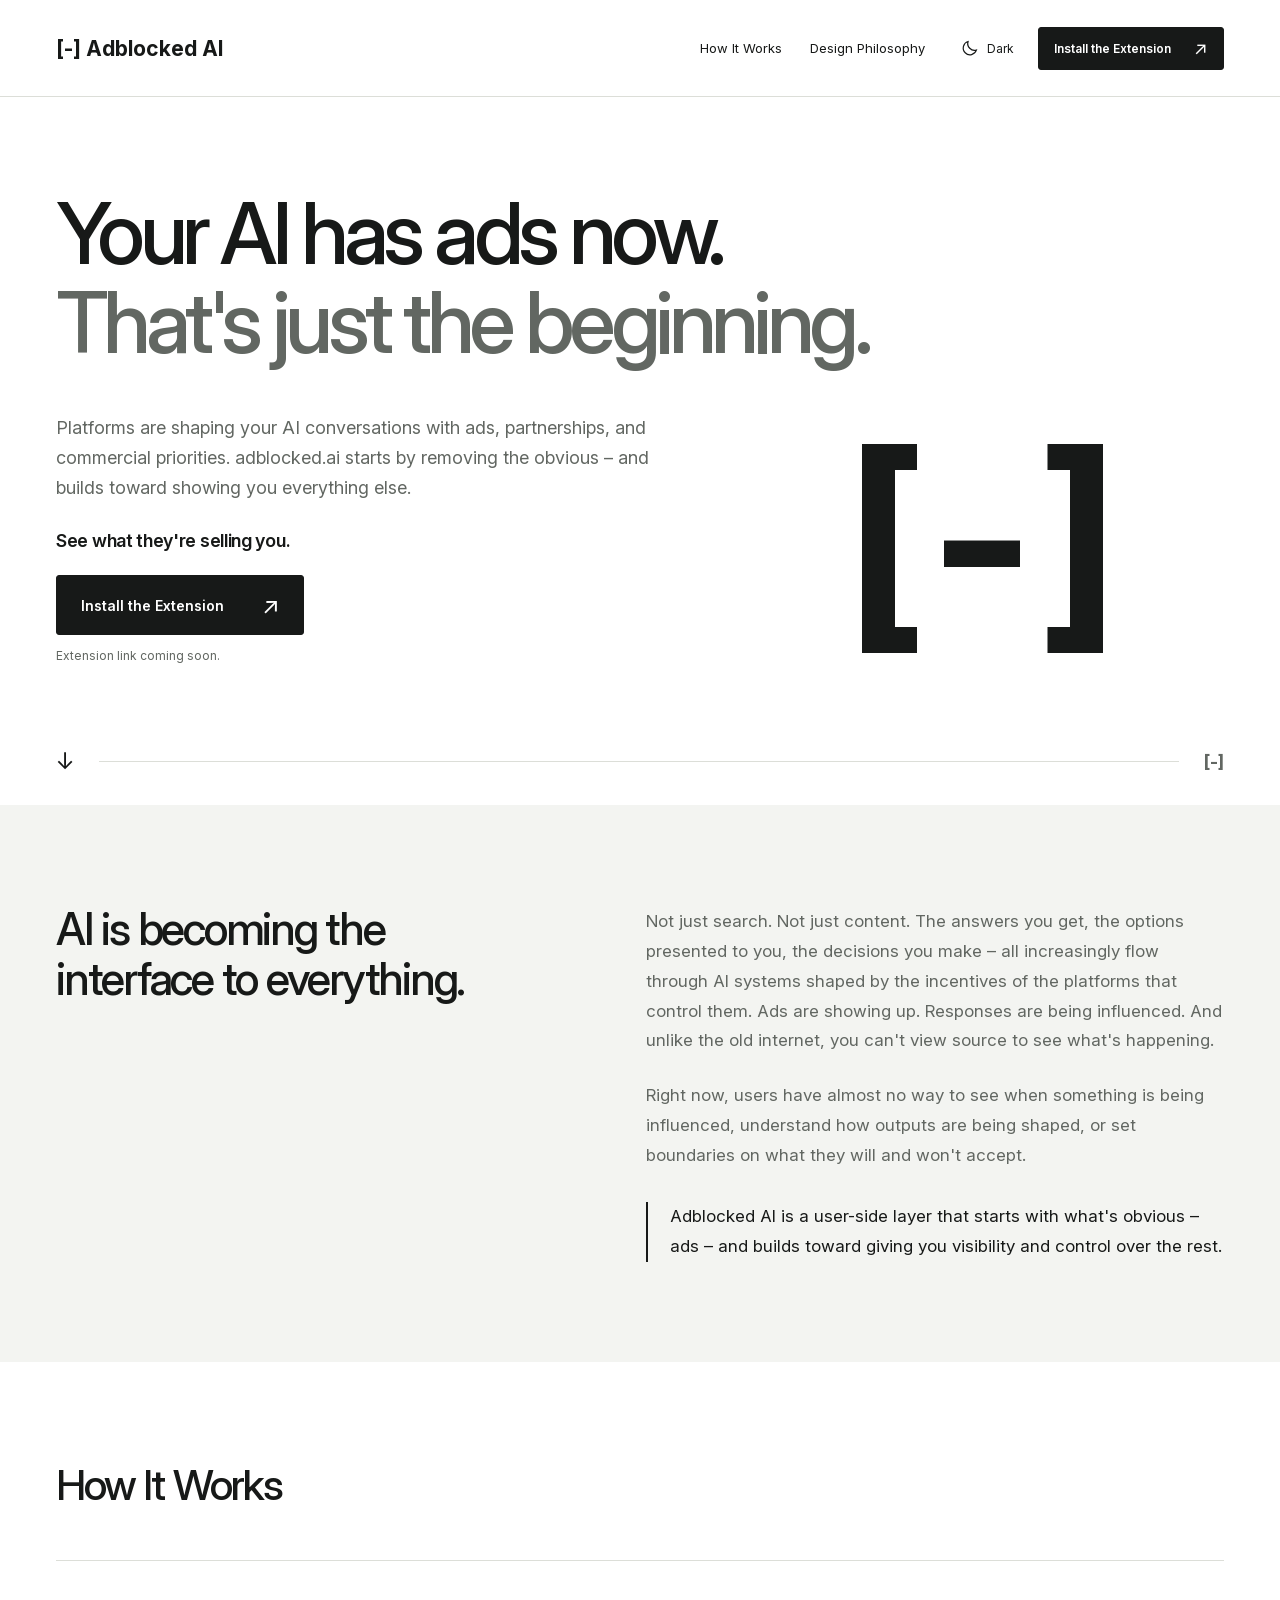
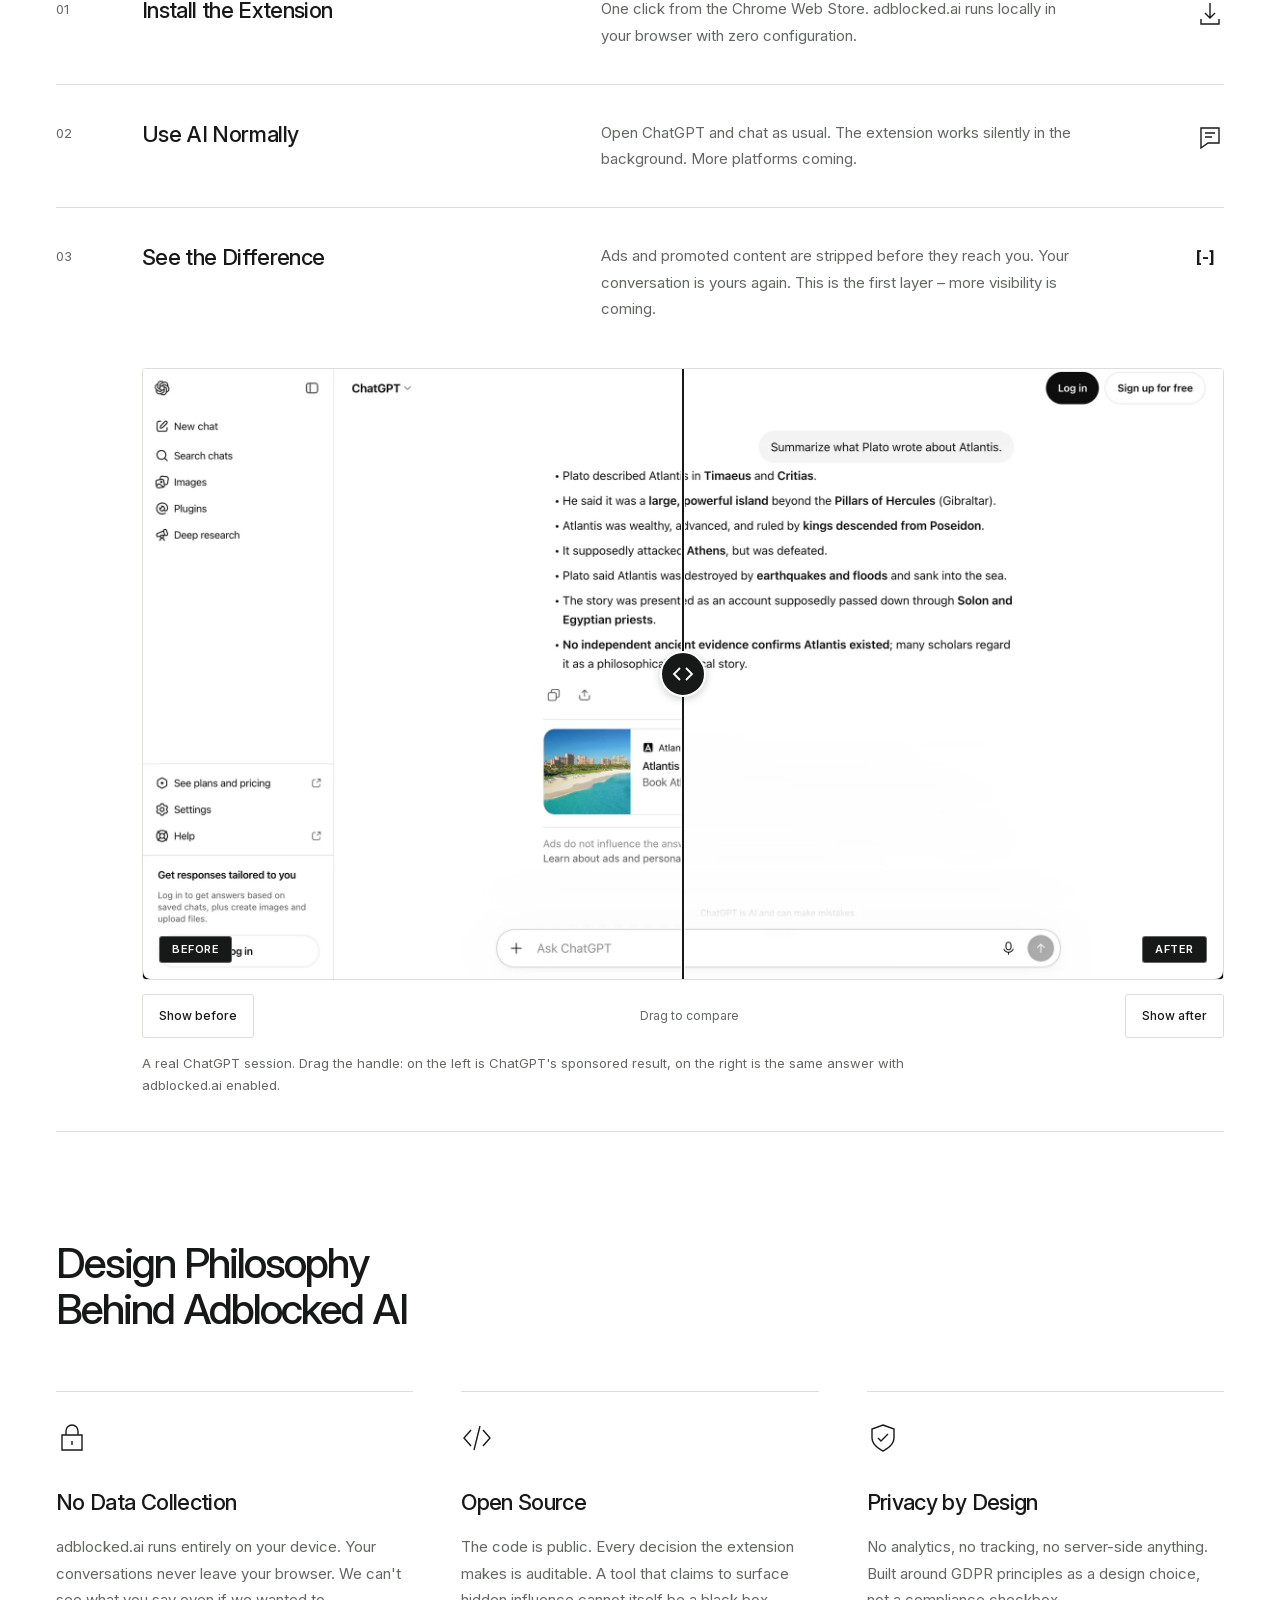
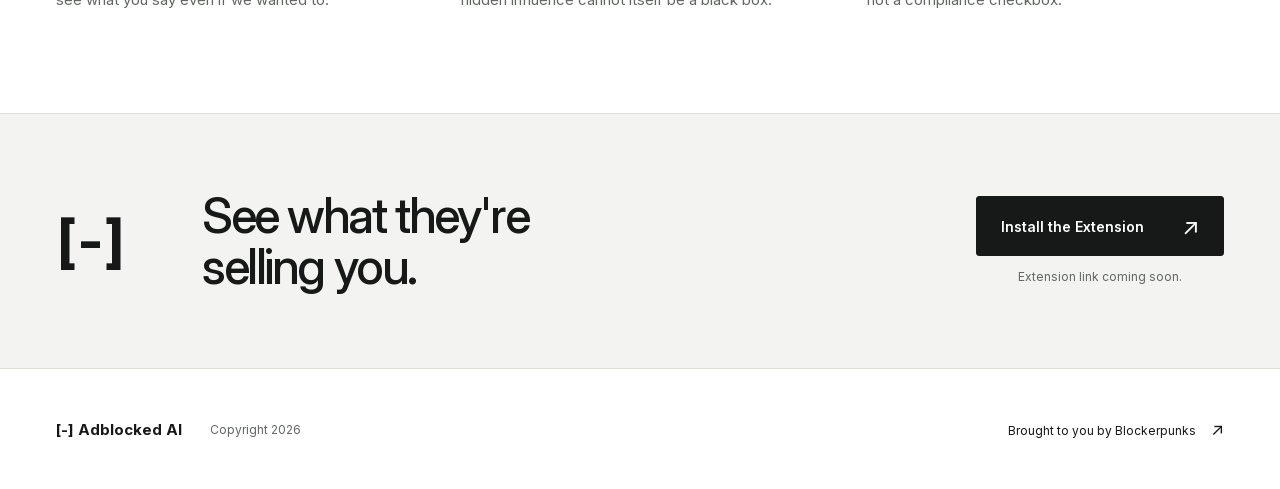
==== site/index.html @ f767e61d "feat: add adblocked.ai static site design by Alex" ====
<!doctype html>
<html lang="en" data-theme="light">
<head>
  <meta charset="utf-8">
  <meta name="viewport" content="width=device-width, initial-scale=1">
  <meta name="color-scheme" content="light dark">
  <meta name="theme-color" content="#ffffff">
  <meta name="description" content="Adblocked AI is a user-side layer that starts with what's obvious – ads – and builds toward giving you visibility and control over the rest.">
  <title>[-] Adblocked AI</title>
  <link rel="icon" href="assets/favicon.ico" sizes="any">
  <link rel="icon" href="assets/favicon.svg" type="image/svg+xml">
  <script src="theme-init.js"></script>
  <link rel="stylesheet" href="styles.css">
  <script src="config.js" defer></script>
  <script src="app.js" defer></script>
  <script src="comparison.js" defer></script>
</head>
<body>
  <a class="skip-link" href="#main">Skip to content</a>
  <header class="site-header">
    <div class="header-inner wrap">
      <a class="wordmark" href="#top" aria-label="Adblocked AI home">[-] Adblocked AI</a>
      <nav class="navigation" aria-label="Main navigation">
        <a href="#how-it-works">How It Works</a>
        <a href="#philosophy">Design Philosophy</a>
      </nav>
      <div class="header-actions">
        <button class="theme-toggle" type="button" aria-label="Switch to dark mode" hidden>
          <svg class="icon-moon" width="18" height="18" viewBox="0 0 24 24" fill="none" stroke="currentColor" stroke-width="1.6" aria-hidden="true"><path d="M20.6 14.6A9 9 0 0 1 9.4 3.4 9 9 0 1 0 20.6 14.6Z"/></svg>
          <svg class="icon-sun" width="18" height="18" viewBox="0 0 24 24" fill="none" stroke="currentColor" stroke-width="1.6" aria-hidden="true"><circle cx="12" cy="12" r="3.7"/><path d="M12 2v2m0 16v2M2 12h2m16 0h2M4.9 4.9l1.4 1.4m11.4 11.4 1.4 1.4M4.9 19.1l1.4-1.4M17.7 6.3l1.4-1.4"/></svg>
          <span class="theme-label" aria-hidden="true">Dark</span>
        </button>
        <a class="install-button install-button-small" role="link" aria-disabled="true" aria-describedby="header-install-note" tabindex="0" data-install>Install the Extension <span aria-hidden="true">↗</span></a>
        <span class="sr-only" id="header-install-note" data-install-note>Extension link coming soon.</span>
      </div>
    </div>
  </header>

  <main id="main">
    <section class="hero wrap" id="top" aria-labelledby="hero-title">
      <div class="hero-heading">
        <h1 id="hero-title">Your AI has ads now.<br><span>That's just the beginning.</span></h1>
      </div>
      <div class="hero-bottom">
        <div class="hero-copy">
          <p class="hero-description">Platforms are shaping your AI conversations with ads, partnerships, and commercial priorities. adblocked.ai starts by removing the obvious – and builds toward showing you everything else.</p>
          <p class="hero-promise">See what they're selling you.</p>
          <div class="install-group">
            <a class="install-button" role="link" aria-disabled="true" aria-describedby="hero-install-note" tabindex="0" data-install>Install the Extension <span aria-hidden="true">↗</span></a>
            <p class="install-note" id="hero-install-note" data-install-note>Extension link coming soon.</p>
          </div>
        </div>
        <div class="hero-symbol" aria-hidden="true"><span class="logo">[-]</span></div>
      </div>
      <a class="scroll-link" href="#why" aria-label="Read more about Adblocked AI"><span aria-hidden="true">↓</span><span class="scroll-line" aria-hidden="true"></span><span class="logo" aria-hidden="true">[-]</span></a>
    </section>

    <section class="context-section" id="why" aria-labelledby="context-title">
      <div class="context-grid wrap section-space">
        <div class="section-heading">
          <h2 id="context-title">AI is becoming the interface to everything.</h2>
        </div>
        <div class="context-copy">
          <p>Not just search. Not just content. The answers you get, the options presented to you, the decisions you make – all increasingly flow through AI systems shaped by the incentives of the platforms that control them. Ads are showing up. Responses are being influenced. And unlike the old internet, you can't view source to see what's happening.</p>
          <p>Right now, users have almost no way to see when something is being influenced, understand how outputs are being shaped, or set boundaries on what they will and won't accept.</p>
          <p class="context-conclusion">Adblocked AI is a user-side layer that starts with what's obvious – ads – and builds toward giving you visibility and control over the rest.</p>
        </div>
      </div>
    </section>

    <section class="how-section wrap section-space" id="how-it-works" aria-labelledby="how-title">
      <div class="section-topline"><h2 id="how-title">How It Works</h2></div>
      <ol class="steps">
        <li class="step">
          <span class="step-number" aria-hidden="true">01</span>
          <h3>Install the Extension</h3>
          <p>One click from the Chrome Web Store. adblocked.ai runs locally in your browser with zero configuration.</p>
          <svg class="step-icon" width="28" height="28" viewBox="0 0 28 28" fill="none" stroke="currentColor" stroke-width="1.4" aria-hidden="true"><path d="M14 3v15m-5-5 5 5 5-5M5 19v5h18v-5"/></svg>
        </li>
        <li class="step">
          <span class="step-number" aria-hidden="true">02</span>
          <h3>Use AI Normally</h3>
          <p>Open ChatGPT and chat as usual. The extension works silently in the background. More platforms coming.</p>
          <svg class="step-icon" width="28" height="28" viewBox="0 0 28 28" fill="none" stroke="currentColor" stroke-width="1.4" aria-hidden="true"><path d="M5 4h18v15H12l-7 5V4Z"/><path d="M9 9h10M9 13h7"/></svg>
        </li>
        <li class="step">
          <span class="step-number" aria-hidden="true">03</span>
          <h3 id="difference-title">See the Difference</h3>
          <p>Ads and promoted content are stripped before they reach you. Your conversation is yours again. This is the first layer – more visibility is coming.</p>
          <span class="step-icon logo" aria-hidden="true">[-]</span>
          <figure class="comparison" aria-labelledby="difference-title" aria-describedby="comparison-caption" data-comparison>
            <div class="comparison-stage" style="--position: 50%">
              <img class="comparison-image" src="assets/chatgpt-before.webp" width="2240" height="1266" loading="lazy" decoding="async" draggable="false" alt="ChatGPT answering a question about Atlantis. A sponsored 'Atlantis Bahamas' ad card sits below the response, followed by a disclaimer reading 'Ads do not influence the answers you get from ChatGPT.'">
              <img class="comparison-image comparison-after" src="assets/chatgpt-after.webp" width="2240" height="1266" loading="lazy" decoding="async" draggable="false" alt="The same ChatGPT response with adblocked.ai enabled. The sponsored ad card and the ads disclaimer are gone; only the answer remains.">
              <div class="comparison-divider" aria-hidden="true"></div>
              <div class="comparison-handle" aria-hidden="true" hidden>
                <svg width="24" height="24" viewBox="0 0 24 24" fill="none" stroke="currentColor" stroke-width="1.8"><path d="m9 6-6 6 6 6m6-12 6 6-6 6"/></svg>
              </div>
              <span class="comparison-label comparison-label-before" aria-hidden="true">Before</span>
              <span class="comparison-label comparison-label-after" aria-hidden="true">After</span>
              <input class="comparison-range" type="range" min="0" max="100" step="0.1" value="50" aria-label="Before and after comparison" aria-describedby="comparison-instructions comparison-caption" hidden>
            </div>
            <div class="comparison-controls" hidden>
              <button type="button" data-comparison-view="before">Show before</button>
              <span aria-hidden="true">Drag to compare</span>
              <button type="button" data-comparison-view="after">Show after</button>
            </div>
            <span class="sr-only" id="comparison-instructions">Drag left to reveal the ad-free view, or right to reveal the original. Use the Left and Right arrow keys for fine adjustment. Home shows the complete after image; End shows the complete before image.</span>
            <figcaption id="comparison-caption">A real ChatGPT session. Drag the handle: on the left is ChatGPT's sponsored result, on the right is the same answer with adblocked.ai enabled.</figcaption>
            <noscript><p class="comparison-fallback">This is a static comparison. Enable JavaScript to drag between the before and after views.</p></noscript>
          </figure>
        </li>
      </ol>
    </section>

    <section class="philosophy-section wrap section-space" id="philosophy" aria-labelledby="philosophy-title">
      <div class="section-topline"><h2 id="philosophy-title">Design Philosophy<br>Behind Adblocked AI</h2></div>
      <div class="principles">
        <article class="principle">
          <svg width="32" height="32" viewBox="0 0 32 32" fill="none" stroke="currentColor" stroke-width="1.4" aria-hidden="true"><path d="M6 13h20v15H6zM10 13V9a6 6 0 0 1 12 0v4M16 19v4"/></svg>
          <h3>No Data Collection</h3>
          <p>adblocked.ai runs entirely on your device. Your conversations never leave your browser. We can't see what you say even if we wanted to.</p>
        </article>
        <article class="principle">
          <svg width="32" height="32" viewBox="0 0 32 32" fill="none" stroke="currentColor" stroke-width="1.4" aria-hidden="true"><path d="m10 8-7 8 7 8m12-16 7 8-7 8M19 4l-6 24"/></svg>
          <h3>Open Source</h3>
          <p>The code is public. Every decision the extension makes is auditable. A tool that claims to surface hidden influence cannot itself be a black box.</p>
        </article>
        <article class="principle">
          <svg width="32" height="32" viewBox="0 0 32 32" fill="none" stroke="currentColor" stroke-width="1.4" aria-hidden="true"><path d="m16 3 11 4v9c0 6-5 10-11 13C10 26 5 22 5 16V7l11-4Z"/><path d="m11 16 3 3 7-7"/></svg>
          <h3>Privacy by Design</h3>
          <p>No analytics, no tracking, no server-side anything. Built around GDPR principles as a design choice, not a compliance checkbox.</p>
        </article>
      </div>
    </section>

    <section class="closing-section" aria-labelledby="closing-title">
      <div class="wrap closing-inner">
        <span class="closing-logo logo" aria-hidden="true">[-]</span>
        <h2 id="closing-title">See what they're<br>selling you.</h2>
        <div class="install-group">
          <a class="install-button" role="link" aria-disabled="true" aria-describedby="closing-install-note" tabindex="0" data-install>Install the Extension <span aria-hidden="true">↗</span></a>
          <p class="install-note" id="closing-install-note" data-install-note>Extension link coming soon.</p>
        </div>
      </div>
    </section>
  </main>

  <footer class="site-footer wrap">
    <a class="wordmark footer-wordmark" href="#top" aria-label="Adblocked AI home">[-] Adblocked AI</a>
    <p>Copyright 2026</p>
    <a class="credit" href="https://github.com/blockerpunks" target="_blank" rel="noopener noreferrer">Brought to you by Blockerpunks <span aria-hidden="true">↗</span><span class="sr-only"> (opens in a new tab)</span></a>
  </footer>
</body>
</html>
---- site/styles.css ----
@font-face {
  font-family: 'Inter';
  src: url('assets/fonts/InterVariable.woff2') format('woff2');
  font-style: normal;
  font-weight: 100 900;
  font-display: swap;
}
:root {
  color-scheme: light;
  --bg: #fff;
  --ink: #171918;
  --muted: #626762;
  --soft: #f3f4f1;
  --line: #dcded8;
  --inverse: #fff;
  --focus: #3461b8;
  font-family: 'Inter', sans-serif;
  font-synthesis: none;
  -webkit-font-smoothing: antialiased;
}
:root[data-theme="dark"] {
  color-scheme: dark;
  --bg: #141615;
  --ink: #f2f3ed;
  --muted: #a8afa7;
  --soft: #1d201e;
  --line: #3c403b;
  --inverse: #141615;
  --focus: #9bbaff;
}
* { box-sizing: border-box; }
html { scroll-behavior: smooth; scroll-padding-top: 106px; }
body { margin: 0; background: var(--bg); color: var(--ink); }
[hidden] { display: none !important; }
::selection { background: var(--ink); color: var(--bg); }
a { color: inherit; text-decoration: none; }
button, a { -webkit-tap-highlight-color: transparent; }
button { font: inherit; }
a:focus-visible, button:focus-visible { outline: 2px solid var(--focus); outline-offset: 6px; }
p, h1, h2, h3 { margin: 0; }
svg { display: block; flex-shrink: 0; }
.wrap { width: min(1280px, calc(100% - 112px)); margin-inline: auto; }
.sr-only { position: absolute; width: 1px; height: 1px; padding: 0; margin: -1px; overflow: hidden; clip-path: inset(50%); white-space: nowrap; border: 0; }
.skip-link { position: fixed; left: 24px; top: -100px; z-index: 100; padding: 14px 20px; background: var(--ink); color: var(--bg); }
.skip-link:focus { top: 16px; }
.site-header { background: var(--bg); border-bottom: 1px solid var(--line); }
.header-inner { min-height: 96px; display: flex; align-items: center; gap: 36px; }
.wordmark { font-optical-sizing: none; font-variant-ligatures: none; font-feature-settings: 'calt' 0, 'liga' 0; display: inline-block; white-space: nowrap; font-weight: 700; font-size: 21px; letter-spacing: normal; }
.logo { font-family: 'Inter', sans-serif; font-optical-sizing: none; font-variant-ligatures: none; font-feature-settings: 'calt' 0, 'liga' 0; letter-spacing: normal; font-weight: 700; }
.navigation { margin-left: auto; display: flex; gap: 28px; align-items: center; font-size: 13px; }
.navigation a { padding-block: 14px; }
.navigation a:hover, .credit:hover { text-decoration: underline; text-underline-offset: 5px; }
.header-actions { display: flex; gap: 24px; align-items: center; }
.theme-toggle { display: flex; gap: 8px; align-items: center; min-height: 44px; padding: 8px 0; background: none; border: 0; color: var(--ink); cursor: pointer; font-size: 12px; }
.theme-toggle:hover { color: var(--muted); }
.icon-sun, [data-theme="dark"] .icon-moon { display: none; }
[data-theme="dark"] .icon-sun { display: block; }
.install-button { display: inline-flex; justify-content: space-between; align-items: center; gap: 38px; min-height: 60px; padding: 18px 24px; background: var(--ink); color: var(--inverse); font-size: 14px; font-weight: 600; border: 1px solid var(--ink); border-radius: 3px; transition: background-color .18s, color .18s; }
.install-button span { font-size: 23px; line-height: .8; font-weight: 400; }
.install-button[aria-disabled="true"] { cursor: not-allowed; }
.install-button:not([aria-disabled="true"]):hover { background: var(--bg); color: var(--ink); }
.install-button-small { min-height: 43px; padding: 12px 15px; gap: 23px; font-size: 12px; }
.install-button-small span { font-size: 18px; }
.hero { padding-top: 92px; }
.hero h1 { max-width: 1160px; font-size: clamp(58px, 6.7vw, 98px); font-weight: 500; letter-spacing: -.065em; line-height: 1.04; text-wrap: balance; }
.hero h1 > span { color: var(--muted); }
.hero-bottom { display: grid; grid-template-columns: 1.25fr 1fr; gap: 80px; align-items: center; margin-top: 46px; }
.hero-description { max-width: 600px; font-size: 18px; line-height: 1.65; color: var(--muted); }
.hero-promise { font-size: 18px; font-weight: 600; letter-spacing: -.3px; margin-top: 28px; }
.install-group { margin-top: 24px; }
.install-note { font-family: 'Inter', sans-serif; color: var(--muted); font-size: 12px; line-height: 1.5; margin-top: 12px; }
.hero-symbol { width: min(100%, 365px); justify-self: center; text-align: center; }
.hero-symbol .logo { font-size: clamp(160px, 18vw, 245px); line-height: 1; }
.scroll-link { display: flex; align-items: center; gap: 24px; margin-top: 64px; padding: 18px 0 30px; font-size: 23px; }
.scroll-line { height: 1px; background: var(--line); flex: 1; }
.scroll-link .logo { font-size: 18px; color: var(--muted); letter-spacing: normal; }
.section-space { padding-block: 100px; }
.context-section { background: var(--soft); }
.context-grid { display: grid; grid-template-columns: 1fr 1.18fr; gap: 100px; }
.section-heading h2 { font-weight: 500; font-size: clamp(36px, 3.5vw, 50px); letter-spacing: -.05em; line-height: 1.1; max-width: 420px; margin-top: 0; text-wrap: balance; }
.context-copy { padding-top: 2px; }
.context-copy p { font-size: 17px; line-height: 1.75; color: var(--muted); }
.context-copy p + p { margin-top: 25px; }
.context-copy .context-conclusion { color: var(--ink); border-left: 2px solid var(--ink); padding-left: 22px; margin-top: 32px; }
.section-topline { display: flex; gap: 28px; align-items: baseline; margin-bottom: 52px; }
.section-topline h2 { font-size: clamp(34px, 3.3vw, 46px); line-height: 1.1; font-weight: 500; letter-spacing: -.045em; }
.steps { margin: 0; padding: 0; list-style: none; }
.step { display: grid; grid-template-columns: 54px 1fr 1.32fr 28px; gap: 32px; border-top: 1px solid var(--line); padding: 35px 0; align-items: start; }
.step:last-child { border-bottom: 1px solid var(--line); }
.step-number { font-family: 'Inter', sans-serif; font-size: 13px; color: var(--muted); padding-top: 5px; }
.step h3, .principle h3 { font-size: 22px; line-height: 1.3; font-weight: 500; letter-spacing: -.65px; }
.step p, .principle p { font-size: 15px; line-height: 1.75; color: var(--muted); max-width: 480px; }
.step-icon { margin-top: 4px; }
.comparison { grid-column: 2 / -1; min-width: 0; margin: 14px 0 0; }
.comparison-stage { position: relative; aspect-ratio: 2240 / 1266; overflow: hidden; isolation: isolate; border: 1px solid var(--line); border-radius: 4px; background: #fff; user-select: none; -webkit-user-select: none; touch-action: pan-y; }
.comparison-ready { cursor: ew-resize; }
.comparison-stage:focus-within { outline: 2px solid var(--focus); outline-offset: 5px; }
.comparison-image { position: absolute; inset: 0; display: block; width: 100%; height: 100%; object-fit: cover; pointer-events: none; }
.comparison-after { clip-path: inset(0 0 0 var(--position)); }
.comparison-divider { position: absolute; inset-block: 0; left: var(--position); width: 2px; transform: translateX(-50%); background: #171918; box-shadow: 0 0 0 1px #fff; pointer-events: none; }
.comparison-handle { position: absolute; left: clamp(24px, var(--position), calc(100% - 24px)); top: 50%; display: grid; place-items: center; width: 46px; height: 46px; transform: translate(-50%, -50%); border-radius: 50%; border: 2px solid #fff; background: #171918; color: #fff; box-shadow: 0 2px 8px #0003; pointer-events: none; }
.comparison-label { position: absolute; bottom: 16px; padding: 7px 12px; background: #171918; color: #fff; border: 1px solid #fff5; border-radius: 3px; font-size: 11px; font-weight: 600; line-height: 1; letter-spacing: .05em; text-transform: uppercase; pointer-events: none; }
.comparison-label-before { left: 16px; }
.comparison-label-after { right: 16px; }
.comparison-range { position: absolute; inset: 0; width: 100%; height: 100%; margin: 0; opacity: 0; pointer-events: none; }
.comparison-controls { display: flex; align-items: center; justify-content: space-between; gap: 16px; margin-top: 14px; }
.comparison-controls button { min-height: 44px; padding: 10px 16px; border: 1px solid var(--line); border-radius: 3px; background: var(--bg); color: var(--ink); font-size: 12px; font-weight: 500; cursor: pointer; }
.comparison-controls button:hover { border-color: var(--ink); background: var(--soft); }
.comparison-controls > span { color: var(--muted); font-size: 12px; }
.comparison figcaption { margin-top: 14px; max-width: 790px; font-size: 13px; line-height: 1.7; color: var(--muted); }
.step .comparison-fallback { margin-top: 12px; max-width: none; font-size: 13px; }
.philosophy-section { padding-top: 8px; }
.philosophy-section .section-topline { margin-bottom: 58px; }
.principles { display: grid; grid-template-columns: repeat(3, 1fr); gap: 48px; }
.principle { border-top: 1px solid var(--line); padding-top: 30px; }
.principle h3 { margin-top: 34px; margin-bottom: 18px; }
.principle p { max-width: 360px; }
.closing-section { background: var(--soft); border-block: 1px solid var(--line); }
.closing-inner { display: grid; grid-template-columns: 110px 1fr auto; gap: 36px; align-items: center; padding-block: 76px; }
.closing-logo { font-size: 57px; letter-spacing: normal; }
.closing-inner h2 { font-size: clamp(34px, 3.8vw, 52px); font-weight: 500; letter-spacing: -.05em; line-height: 1.05; }
.closing-inner .install-group { margin-top: 0; }
.closing-inner .install-note { text-align: center; }
.site-footer { display: flex; gap: 28px; align-items: center; min-height: 120px; }
.footer-wordmark { font-size: 15px; }
.site-footer p { color: var(--muted); font-size: 12px; }
.credit { margin-left: auto; font-size: 12px; }
.credit > span[aria-hidden] { margin-left: 12px; font-size: 17px; }
@media (min-width: 1600px) { .hero { padding-top: 108px; } }
@media (max-width: 1100px) {
  .wrap { width: calc(100% - 72px); }
  .navigation { gap: 20px; }
  .header-inner { gap: 24px; }
  .header-actions { gap: 20px; margin-left: auto; }
  .header-actions .install-button { display: none; }
  .hero-bottom { gap: 48px; }
  .context-grid { gap: 56px; }
  .step { grid-template-columns: 36px 1fr 1.25fr 28px; gap: 24px; }
  .principles { gap: 32px; }
  .closing-inner { grid-template-columns: 1fr auto; }
  .closing-logo { display: none; }
}
@media (max-width: 700px) {
  html { scroll-padding-top: 24px; }
  .wrap { width: calc(100% - 40px); }
  .header-inner { min-height: 78px; gap: 16px; }
  .wordmark { font-size: 19px; }
  .navigation { display: none; }
  .theme-toggle { padding: 10px 0 10px 10px; }
  .theme-label { font-size: 11px; }
  .hero { padding-top: 55px; }
  .hero h1 { font-size: clamp(43px, 8.75vw, 62px); letter-spacing: -.06em; line-height: 1.06; text-wrap: initial; }
  .hero-bottom { display: block; margin-top: 30px; }
  .hero-description { font-size: 16px; line-height: 1.7; }
  .hero-promise { font-size: 16px; margin-top: 24px; }
  .install-button { min-height: 56px; padding: 17px 21px; font-size: 13px; }
  .hero-symbol { display: none; }
  .scroll-link { margin-top: 30px; padding-bottom: 24px; }
  .section-space { padding-block: 60px; }
  .context-grid { grid-template-columns: 1fr; gap: 32px; }
  .section-heading h2 { margin-top: 0; font-size: 37px; max-width: 430px; }
  .context-copy p { font-size: 16px; line-height: 1.75; }
  .section-topline { display: block; margin-bottom: 32px; }
  .section-topline h2 { font-size: 34px; margin-top: 0; }
  .step { grid-template-columns: 30px 1fr 25px; gap: 12px 15px; padding-block: 28px; }
  .step-number { grid-column: 1; grid-row: 1; }
  .step h3 { grid-column: 2; grid-row: 1; font-size: 20px; }
  .step p { grid-column: 2 / 4; grid-row: 2; font-size: 15px; }
  .step-icon { grid-column: 3; grid-row: 1; width: 23px; height: 23px; margin-top: 0; }
  .comparison { grid-column: 1 / -1; grid-row: 3; margin-top: 12px; }
  .comparison-label { bottom: 8px; padding: 6px 9px; font-size: 9px; }
  .comparison-label-before { left: 8px; }
  .comparison-label-after { right: 8px; }
  .comparison-controls { gap: 8px; margin-top: 10px; }
  .comparison-controls button { padding-inline: 12px; font-size: 11px; }
  .comparison-controls > span { font-size: 10px; }
  .comparison figcaption { font-size: 12px; }
  .philosophy-section { padding-top: 0; }
  .philosophy-section .section-topline { margin-bottom: 32px; }
  .principles { grid-template-columns: 1fr; gap: 30px; }
  .principle { display: grid; grid-template-columns: 32px 1fr; gap: 16px 18px; padding-top: 26px; }
  .principle svg { width: 27px; height: 27px; }
  .principle h3 { margin: 0; align-self: center; font-size: 21px; }
  .principle p { grid-column: 2; max-width: none; }
  .closing-inner { grid-template-columns: 1fr; padding-block: 52px; gap: 28px; }
  .closing-inner h2 { font-size: 43px; }
  .closing-inner .install-note { text-align: left; }
  .site-footer { flex-wrap: wrap; gap: 20px; padding-block: 30px; min-height: 0; }
  .footer-wordmark { width: 100%; font-size: 16px; }
  .site-footer p, .credit { font-size: 11px; }
  .credit > span[aria-hidden] { margin-left: 5px; }
}
@media (max-width: 360px) {
  .hero h1 { font-size: 39px; }
  .theme-label { display: none; }
  .site-footer { gap: 16px; }
  .credit { margin-left: 0; }
}
@media (prefers-reduced-motion: reduce) {
  html { scroll-behavior: auto; }
  *, *::before, *::after { transition: none !important; }
}
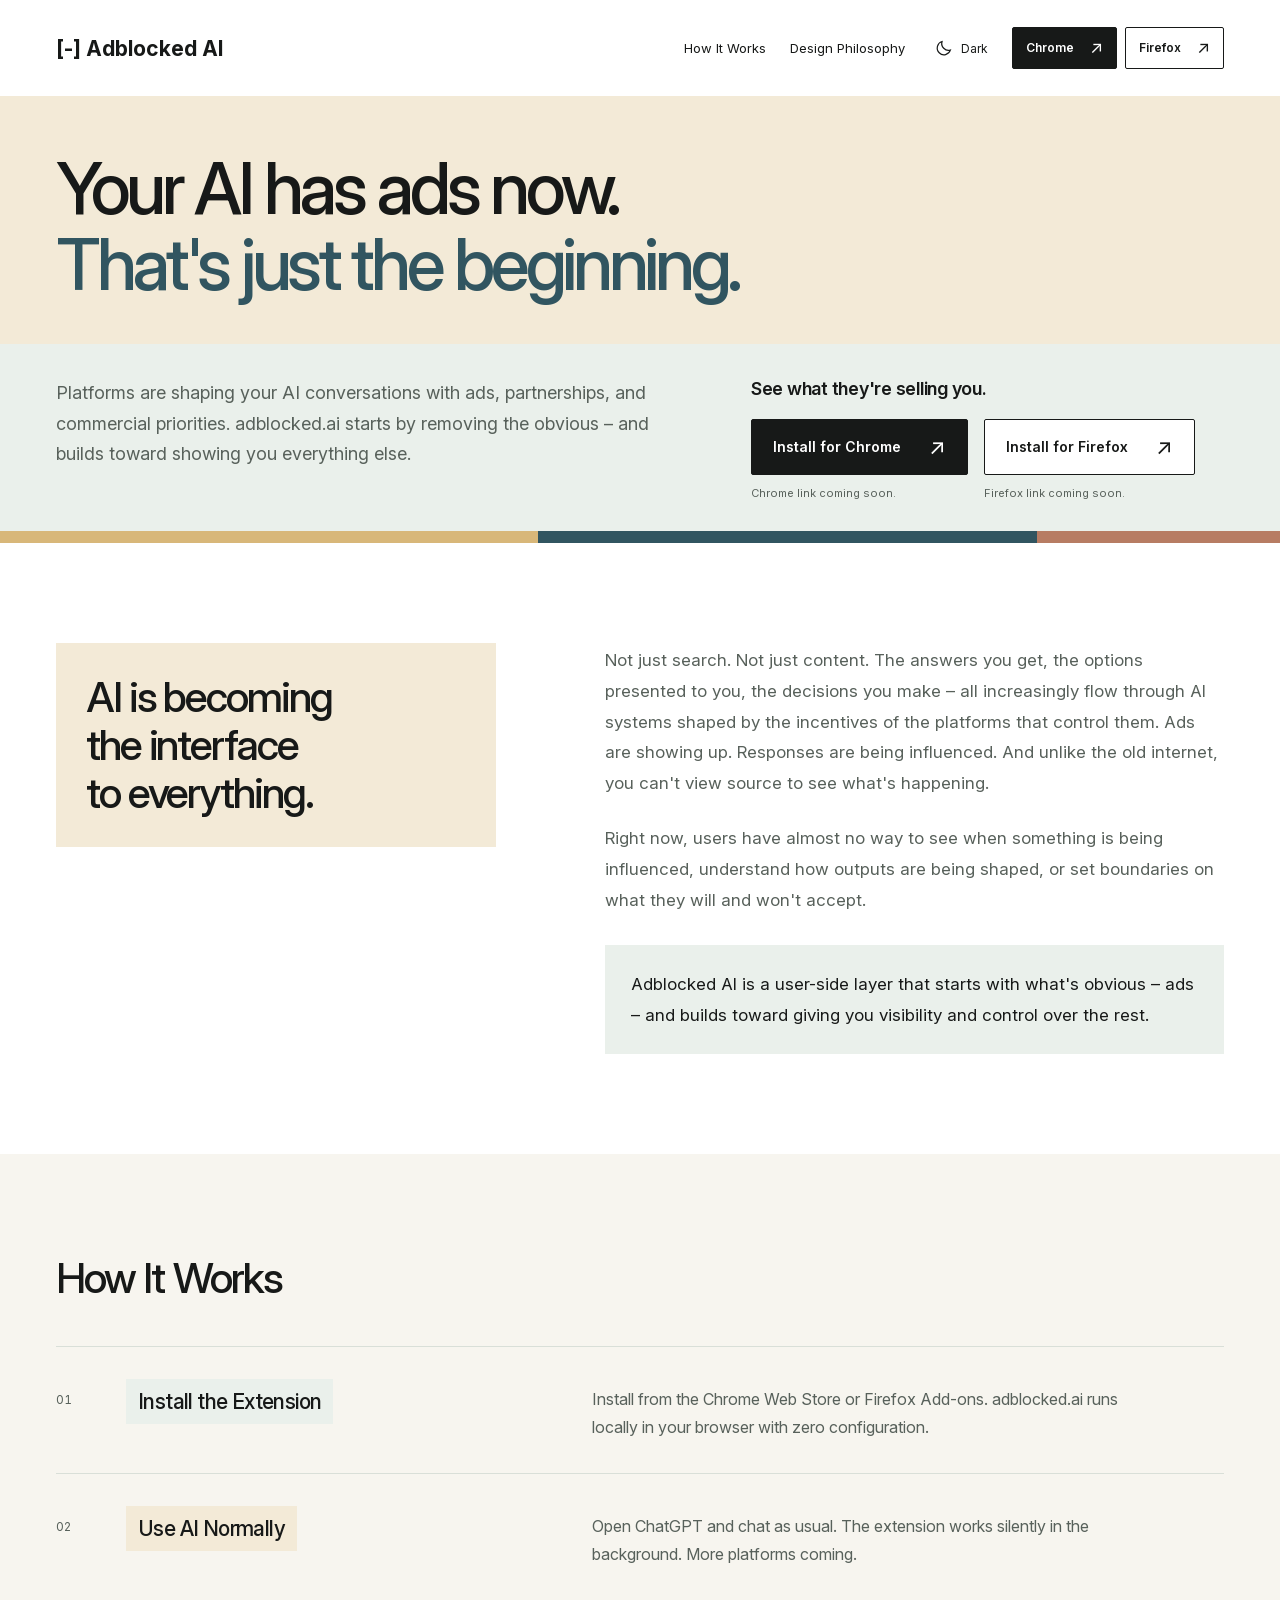
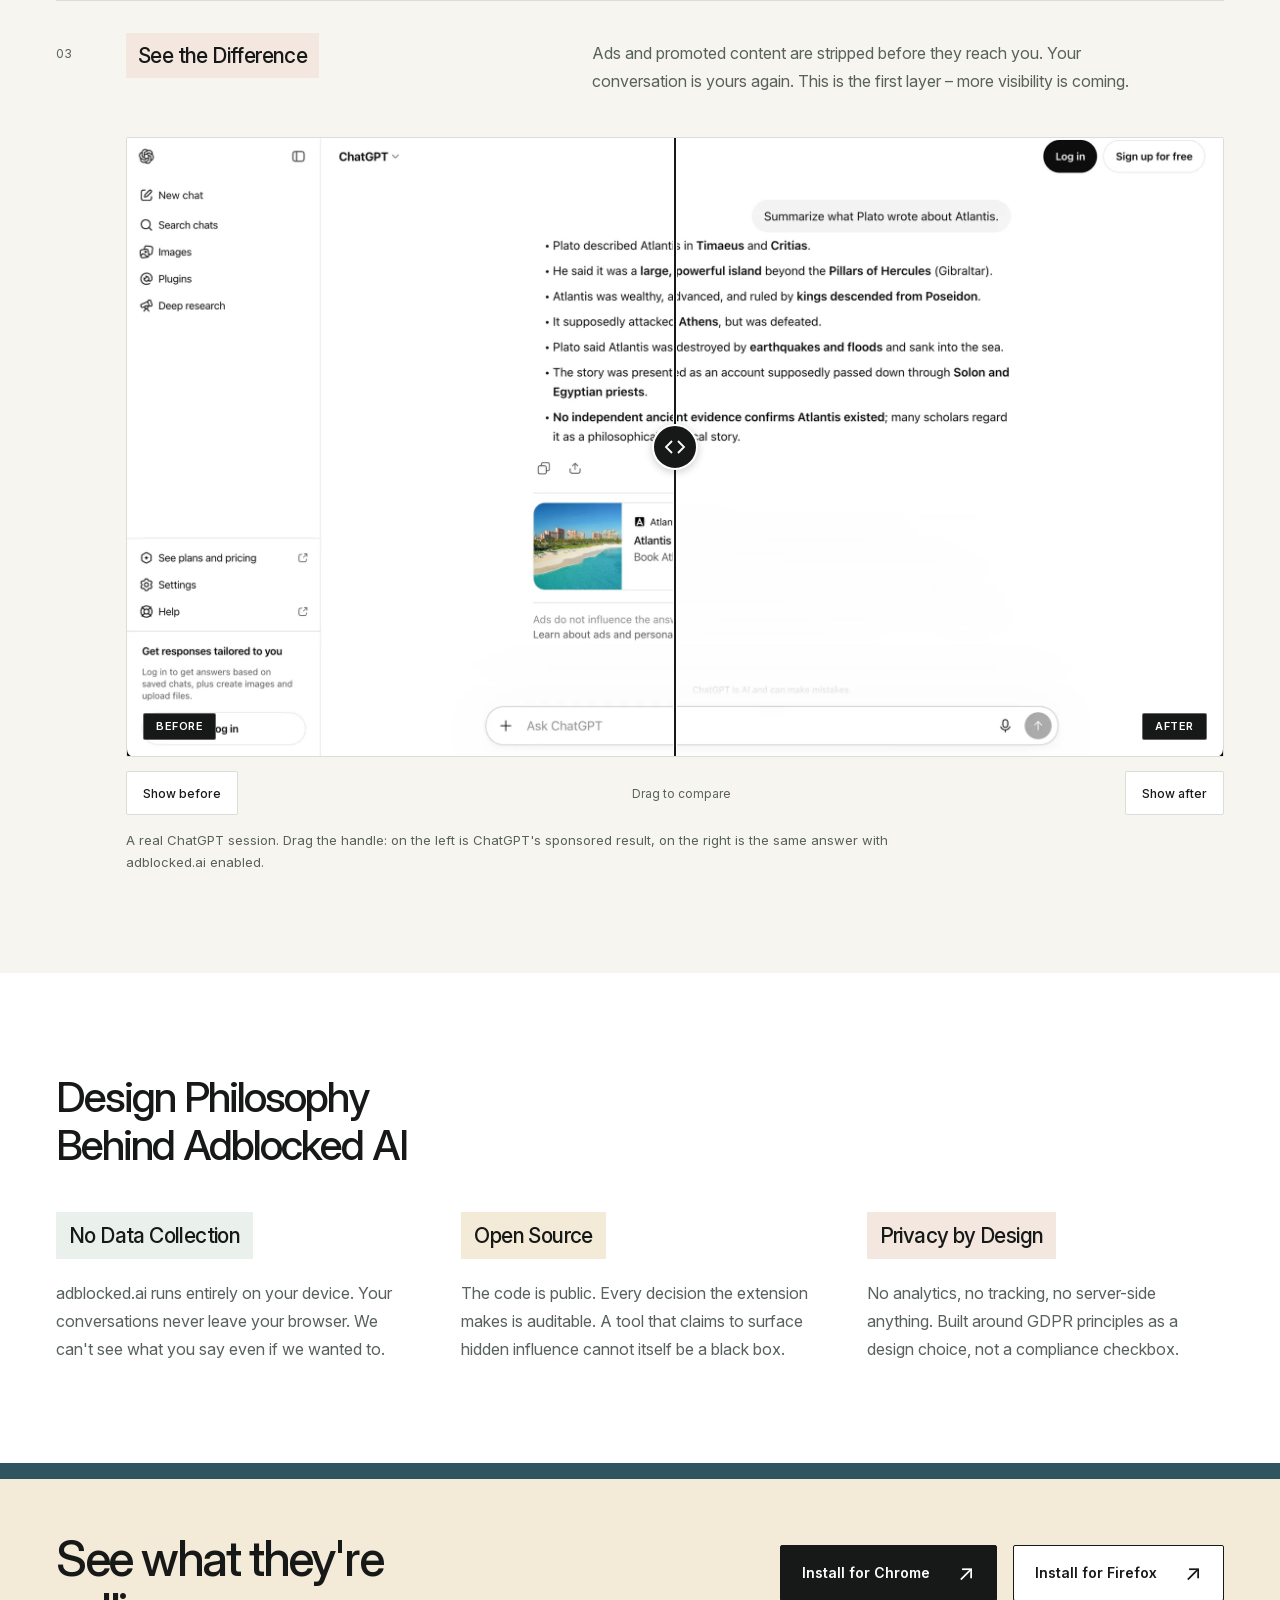
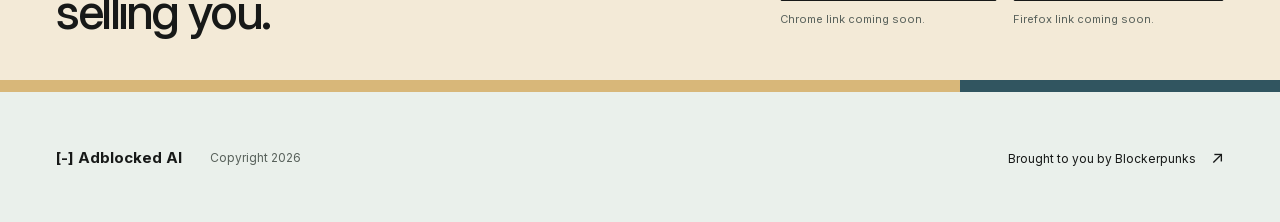
==== commit 9cb62df5: "Integrate full-width color design and separate browser installation links" ====
--- a/site/index.html
+++ b/site/index.html
@@ -30,29 +30,40 @@
           <svg class="icon-sun" width="18" height="18" viewBox="0 0 24 24" fill="none" stroke="currentColor" stroke-width="1.6" aria-hidden="true"><circle cx="12" cy="12" r="3.7"/><path d="M12 2v2m0 16v2M2 12h2m16 0h2M4.9 4.9l1.4 1.4m11.4 11.4 1.4 1.4M4.9 19.1l1.4-1.4M17.7 6.3l1.4-1.4"/></svg>
           <span class="theme-label" aria-hidden="true">Dark</span>
         </button>
-        <a class="install-button install-button-small" role="link" aria-disabled="true" aria-describedby="header-install-note" tabindex="0" data-install>Install the Extension <span aria-hidden="true">↗</span></a>
-        <span class="sr-only" id="header-install-note" data-install-note>Extension link coming soon.</span>
+        <div class="header-installs">
+          <a class="install-button install-button-small" role="link" aria-label="Install for Chrome" aria-disabled="true" aria-describedby="header-chrome-note" tabindex="0" data-install="chrome">Chrome <span aria-hidden="true">↗</span></a>
+          <a class="install-button install-button-small install-button-secondary" role="link" aria-label="Install for Firefox" aria-disabled="true" aria-describedby="header-firefox-note" tabindex="0" data-install="firefox">Firefox <span aria-hidden="true">↗</span></a>
+          <span class="sr-only" id="header-chrome-note" data-install-note="chrome">Chrome link coming soon.</span>
+          <span class="sr-only" id="header-firefox-note" data-install-note="firefox">Firefox link coming soon.</span>
+        </div>
       </div>
     </div>
   </header>
 
   <main id="main">
-    <section class="hero wrap" id="top" aria-labelledby="hero-title">
-      <div class="hero-heading">
+    <section class="hero" id="top" aria-labelledby="hero-title">
+      <div class="hero-heading wrap">
         <h1 id="hero-title">Your AI has ads now.<br><span>That's just the beginning.</span></h1>
       </div>
-      <div class="hero-bottom">
-        <div class="hero-copy">
+      <div class="hero-band">
+        <div class="hero-color-field" aria-hidden="true"><span></span></div>
+        <div class="hero-bottom wrap">
+          <div class="hero-copy">
           <p class="hero-description">Platforms are shaping your AI conversations with ads, partnerships, and commercial priorities. adblocked.ai starts by removing the obvious – and builds toward showing you everything else.</p>
           <p class="hero-promise">See what they're selling you.</p>
-          <div class="install-group">
-            <a class="install-button" role="link" aria-disabled="true" aria-describedby="hero-install-note" tabindex="0" data-install>Install the Extension <span aria-hidden="true">↗</span></a>
-            <p class="install-note" id="hero-install-note" data-install-note>Extension link coming soon.</p>
+          <div class="install-group" role="group" aria-label="Choose your browser">
+            <div class="browser-install">
+              <a class="install-button" role="link" aria-disabled="true" aria-describedby="hero-chrome-note" tabindex="0" data-install="chrome">Install for Chrome <span aria-hidden="true">↗</span></a>
+              <p class="install-note" id="hero-chrome-note" data-install-note="chrome">Chrome link coming soon.</p>
+            </div>
+            <div class="browser-install">
+              <a class="install-button install-button-secondary" role="link" aria-disabled="true" aria-describedby="hero-firefox-note" tabindex="0" data-install="firefox">Install for Firefox <span aria-hidden="true">↗</span></a>
+              <p class="install-note" id="hero-firefox-note" data-install-note="firefox">Firefox link coming soon.</p>
+            </div>
+          </div>
           </div>
         </div>
-        <div class="hero-symbol" aria-hidden="true"><span class="logo">[-]</span></div>
       </div>
-      <a class="scroll-link" href="#why" aria-label="Read more about Adblocked AI"><span aria-hidden="true">↓</span><span class="scroll-line" aria-hidden="true"></span><span class="logo" aria-hidden="true">[-]</span></a>
     </section>
 
     <section class="context-section" id="why" aria-labelledby="context-title">
@@ -68,26 +79,24 @@
       </div>
     </section>
 
-    <section class="how-section wrap section-space" id="how-it-works" aria-labelledby="how-title">
+    <section class="how-section" id="how-it-works" aria-labelledby="how-title">
+      <div class="wrap section-space">
       <div class="section-topline"><h2 id="how-title">How It Works</h2></div>
       <ol class="steps">
         <li class="step">
           <span class="step-number" aria-hidden="true">01</span>
           <h3>Install the Extension</h3>
-          <p>One click from the Chrome Web Store. adblocked.ai runs locally in your browser with zero configuration.</p>
-          <svg class="step-icon" width="28" height="28" viewBox="0 0 28 28" fill="none" stroke="currentColor" stroke-width="1.4" aria-hidden="true"><path d="M14 3v15m-5-5 5 5 5-5M5 19v5h18v-5"/></svg>
+          <p>Install from the Chrome Web Store or Firefox Add-ons. adblocked.ai runs locally in your browser with zero configuration.</p>
         </li>
         <li class="step">
           <span class="step-number" aria-hidden="true">02</span>
           <h3>Use AI Normally</h3>
           <p>Open ChatGPT and chat as usual. The extension works silently in the background. More platforms coming.</p>
-          <svg class="step-icon" width="28" height="28" viewBox="0 0 28 28" fill="none" stroke="currentColor" stroke-width="1.4" aria-hidden="true"><path d="M5 4h18v15H12l-7 5V4Z"/><path d="M9 9h10M9 13h7"/></svg>
         </li>
         <li class="step">
           <span class="step-number" aria-hidden="true">03</span>
           <h3 id="difference-title">See the Difference</h3>
           <p>Ads and promoted content are stripped before they reach you. Your conversation is yours again. This is the first layer – more visibility is coming.</p>
-          <span class="step-icon logo" aria-hidden="true">[-]</span>
           <figure class="comparison" aria-labelledby="difference-title" aria-describedby="comparison-caption" data-comparison>
             <div class="comparison-stage" style="--position: 50%">
               <img class="comparison-image" src="assets/chatgpt-before.webp" width="2240" height="1266" loading="lazy" decoding="async" draggable="false" alt="ChatGPT answering a question about Atlantis. A sponsored 'Atlantis Bahamas' ad card sits below the response, followed by a disclaimer reading 'Ads do not influence the answers you get from ChatGPT.'">
@@ -111,23 +120,21 @@
           </figure>
         </li>
       </ol>
+      </div>
     </section>
 
     <section class="philosophy-section wrap section-space" id="philosophy" aria-labelledby="philosophy-title">
       <div class="section-topline"><h2 id="philosophy-title">Design Philosophy<br>Behind Adblocked AI</h2></div>
       <div class="principles">
         <article class="principle">
-          <svg width="32" height="32" viewBox="0 0 32 32" fill="none" stroke="currentColor" stroke-width="1.4" aria-hidden="true"><path d="M6 13h20v15H6zM10 13V9a6 6 0 0 1 12 0v4M16 19v4"/></svg>
           <h3>No Data Collection</h3>
           <p>adblocked.ai runs entirely on your device. Your conversations never leave your browser. We can't see what you say even if we wanted to.</p>
         </article>
         <article class="principle">
-          <svg width="32" height="32" viewBox="0 0 32 32" fill="none" stroke="currentColor" stroke-width="1.4" aria-hidden="true"><path d="m10 8-7 8 7 8m12-16 7 8-7 8M19 4l-6 24"/></svg>
           <h3>Open Source</h3>
           <p>The code is public. Every decision the extension makes is auditable. A tool that claims to surface hidden influence cannot itself be a black box.</p>
         </article>
         <article class="principle">
-          <svg width="32" height="32" viewBox="0 0 32 32" fill="none" stroke="currentColor" stroke-width="1.4" aria-hidden="true"><path d="m16 3 11 4v9c0 6-5 10-11 13C10 26 5 22 5 16V7l11-4Z"/><path d="m11 16 3 3 7-7"/></svg>
           <h3>Privacy by Design</h3>
           <p>No analytics, no tracking, no server-side anything. Built around GDPR principles as a design choice, not a compliance checkbox.</p>
         </article>
@@ -135,12 +142,20 @@
     </section>
 
     <section class="closing-section" aria-labelledby="closing-title">
+      <div class="closing-color-field" aria-hidden="true"><span></span></div>
       <div class="wrap closing-inner">
-        <span class="closing-logo logo" aria-hidden="true">[-]</span>
+        <div class="closing-copy">
         <h2 id="closing-title">See what they're<br>selling you.</h2>
-        <div class="install-group">
-          <a class="install-button" role="link" aria-disabled="true" aria-describedby="closing-install-note" tabindex="0" data-install>Install the Extension <span aria-hidden="true">↗</span></a>
-          <p class="install-note" id="closing-install-note" data-install-note>Extension link coming soon.</p>
+        <div class="install-group" role="group" aria-label="Choose your browser">
+          <div class="browser-install">
+            <a class="install-button" role="link" aria-disabled="true" aria-describedby="closing-chrome-note" tabindex="0" data-install="chrome">Install for Chrome <span aria-hidden="true">↗</span></a>
+            <p class="install-note" id="closing-chrome-note" data-install-note="chrome">Chrome link coming soon.</p>
+          </div>
+          <div class="browser-install">
+            <a class="install-button install-button-secondary" role="link" aria-disabled="true" aria-describedby="closing-firefox-note" tabindex="0" data-install="firefox">Install for Firefox <span aria-hidden="true">↗</span></a>
+            <p class="install-note" id="closing-firefox-note" data-install-note="firefox">Firefox link coming soon.</p>
+          </div>
+        </div>
         </div>
       </div>
     </section>
--- a/site/styles.css
+++ b/site/styles.css
@@ -1,202 +1,1157 @@
 @font-face {
-  font-family: 'Inter';
-  src: url('assets/fonts/InterVariable.woff2') format('woff2');
-  font-style: normal;
-  font-weight: 100 900;
-  font-display: swap;
+  font-family:'Inter';
+  src:url('assets/fonts/InterVariable.woff2') format('woff2');
+  font-style:normal;
+  font-weight:100 900;
+  font-display:swap
 }
 :root {
-  color-scheme: light;
-  --bg: #fff;
-  --ink: #171918;
-  --muted: #626762;
-  --soft: #f3f4f1;
-  --line: #dcded8;
-  --inverse: #fff;
-  --focus: #3461b8;
-  font-family: 'Inter', sans-serif;
-  font-synthesis: none;
-  -webkit-font-smoothing: antialiased;
+  color-scheme:light;
+  --bg:#fff;
+  --ink:#171918;
+  --muted:#58615b;
+  --soft:#f7f5ef;
+  --line:#d9dfd8;
+  --inverse:#fff;
+  --focus:#3461b8;
+  --petrol:#315560;
+  --ochre:#d8b779;
+  --clay:#b77c63;
+  --sage-panel:#eaf0eb;
+  --ochre-panel:#f3ead7;
+  --clay-panel:#f3e7df;
+  --heading-accent:#315560;
+  font-family:'Inter',sans-serif;
+  font-synthesis:none;
+  -webkit-font-smoothing:antialiased
 }
 :root[data-theme="dark"] {
-  color-scheme: dark;
-  --bg: #141615;
-  --ink: #f2f3ed;
-  --muted: #a8afa7;
-  --soft: #1d201e;
-  --line: #3c403b;
-  --inverse: #141615;
-  --focus: #9bbaff;
-}
-* { box-sizing: border-box; }
-html { scroll-behavior: smooth; scroll-padding-top: 106px; }
-body { margin: 0; background: var(--bg); color: var(--ink); }
-[hidden] { display: none !important; }
-::selection { background: var(--ink); color: var(--bg); }
-a { color: inherit; text-decoration: none; }
-button, a { -webkit-tap-highlight-color: transparent; }
-button { font: inherit; }
-a:focus-visible, button:focus-visible { outline: 2px solid var(--focus); outline-offset: 6px; }
-p, h1, h2, h3 { margin: 0; }
-svg { display: block; flex-shrink: 0; }
-.wrap { width: min(1280px, calc(100% - 112px)); margin-inline: auto; }
-.sr-only { position: absolute; width: 1px; height: 1px; padding: 0; margin: -1px; overflow: hidden; clip-path: inset(50%); white-space: nowrap; border: 0; }
-.skip-link { position: fixed; left: 24px; top: -100px; z-index: 100; padding: 14px 20px; background: var(--ink); color: var(--bg); }
-.skip-link:focus { top: 16px; }
-.site-header { background: var(--bg); border-bottom: 1px solid var(--line); }
-.header-inner { min-height: 96px; display: flex; align-items: center; gap: 36px; }
-.wordmark { font-optical-sizing: none; font-variant-ligatures: none; font-feature-settings: 'calt' 0, 'liga' 0; display: inline-block; white-space: nowrap; font-weight: 700; font-size: 21px; letter-spacing: normal; }
-.logo { font-family: 'Inter', sans-serif; font-optical-sizing: none; font-variant-ligatures: none; font-feature-settings: 'calt' 0, 'liga' 0; letter-spacing: normal; font-weight: 700; }
-.navigation { margin-left: auto; display: flex; gap: 28px; align-items: center; font-size: 13px; }
-.navigation a { padding-block: 14px; }
-.navigation a:hover, .credit:hover { text-decoration: underline; text-underline-offset: 5px; }
-.header-actions { display: flex; gap: 24px; align-items: center; }
-.theme-toggle { display: flex; gap: 8px; align-items: center; min-height: 44px; padding: 8px 0; background: none; border: 0; color: var(--ink); cursor: pointer; font-size: 12px; }
-.theme-toggle:hover { color: var(--muted); }
-.icon-sun, [data-theme="dark"] .icon-moon { display: none; }
-[data-theme="dark"] .icon-sun { display: block; }
-.install-button { display: inline-flex; justify-content: space-between; align-items: center; gap: 38px; min-height: 60px; padding: 18px 24px; background: var(--ink); color: var(--inverse); font-size: 14px; font-weight: 600; border: 1px solid var(--ink); border-radius: 3px; transition: background-color .18s, color .18s; }
-.install-button span { font-size: 23px; line-height: .8; font-weight: 400; }
-.install-button[aria-disabled="true"] { cursor: not-allowed; }
-.install-button:not([aria-disabled="true"]):hover { background: var(--bg); color: var(--ink); }
-.install-button-small { min-height: 43px; padding: 12px 15px; gap: 23px; font-size: 12px; }
-.install-button-small span { font-size: 18px; }
-.hero { padding-top: 92px; }
-.hero h1 { max-width: 1160px; font-size: clamp(58px, 6.7vw, 98px); font-weight: 500; letter-spacing: -.065em; line-height: 1.04; text-wrap: balance; }
-.hero h1 > span { color: var(--muted); }
-.hero-bottom { display: grid; grid-template-columns: 1.25fr 1fr; gap: 80px; align-items: center; margin-top: 46px; }
-.hero-description { max-width: 600px; font-size: 18px; line-height: 1.65; color: var(--muted); }
-.hero-promise { font-size: 18px; font-weight: 600; letter-spacing: -.3px; margin-top: 28px; }
-.install-group { margin-top: 24px; }
-.install-note { font-family: 'Inter', sans-serif; color: var(--muted); font-size: 12px; line-height: 1.5; margin-top: 12px; }
-.hero-symbol { width: min(100%, 365px); justify-self: center; text-align: center; }
-.hero-symbol .logo { font-size: clamp(160px, 18vw, 245px); line-height: 1; }
-.scroll-link { display: flex; align-items: center; gap: 24px; margin-top: 64px; padding: 18px 0 30px; font-size: 23px; }
-.scroll-line { height: 1px; background: var(--line); flex: 1; }
-.scroll-link .logo { font-size: 18px; color: var(--muted); letter-spacing: normal; }
-.section-space { padding-block: 100px; }
-.context-section { background: var(--soft); }
-.context-grid { display: grid; grid-template-columns: 1fr 1.18fr; gap: 100px; }
-.section-heading h2 { font-weight: 500; font-size: clamp(36px, 3.5vw, 50px); letter-spacing: -.05em; line-height: 1.1; max-width: 420px; margin-top: 0; text-wrap: balance; }
-.context-copy { padding-top: 2px; }
-.context-copy p { font-size: 17px; line-height: 1.75; color: var(--muted); }
-.context-copy p + p { margin-top: 25px; }
-.context-copy .context-conclusion { color: var(--ink); border-left: 2px solid var(--ink); padding-left: 22px; margin-top: 32px; }
-.section-topline { display: flex; gap: 28px; align-items: baseline; margin-bottom: 52px; }
-.section-topline h2 { font-size: clamp(34px, 3.3vw, 46px); line-height: 1.1; font-weight: 500; letter-spacing: -.045em; }
-.steps { margin: 0; padding: 0; list-style: none; }
-.step { display: grid; grid-template-columns: 54px 1fr 1.32fr 28px; gap: 32px; border-top: 1px solid var(--line); padding: 35px 0; align-items: start; }
-.step:last-child { border-bottom: 1px solid var(--line); }
-.step-number { font-family: 'Inter', sans-serif; font-size: 13px; color: var(--muted); padding-top: 5px; }
-.step h3, .principle h3 { font-size: 22px; line-height: 1.3; font-weight: 500; letter-spacing: -.65px; }
-.step p, .principle p { font-size: 15px; line-height: 1.75; color: var(--muted); max-width: 480px; }
-.step-icon { margin-top: 4px; }
-.comparison { grid-column: 2 / -1; min-width: 0; margin: 14px 0 0; }
-.comparison-stage { position: relative; aspect-ratio: 2240 / 1266; overflow: hidden; isolation: isolate; border: 1px solid var(--line); border-radius: 4px; background: #fff; user-select: none; -webkit-user-select: none; touch-action: pan-y; }
-.comparison-ready { cursor: ew-resize; }
-.comparison-stage:focus-within { outline: 2px solid var(--focus); outline-offset: 5px; }
-.comparison-image { position: absolute; inset: 0; display: block; width: 100%; height: 100%; object-fit: cover; pointer-events: none; }
-.comparison-after { clip-path: inset(0 0 0 var(--position)); }
-.comparison-divider { position: absolute; inset-block: 0; left: var(--position); width: 2px; transform: translateX(-50%); background: #171918; box-shadow: 0 0 0 1px #fff; pointer-events: none; }
-.comparison-handle { position: absolute; left: clamp(24px, var(--position), calc(100% - 24px)); top: 50%; display: grid; place-items: center; width: 46px; height: 46px; transform: translate(-50%, -50%); border-radius: 50%; border: 2px solid #fff; background: #171918; color: #fff; box-shadow: 0 2px 8px #0003; pointer-events: none; }
-.comparison-label { position: absolute; bottom: 16px; padding: 7px 12px; background: #171918; color: #fff; border: 1px solid #fff5; border-radius: 3px; font-size: 11px; font-weight: 600; line-height: 1; letter-spacing: .05em; text-transform: uppercase; pointer-events: none; }
-.comparison-label-before { left: 16px; }
-.comparison-label-after { right: 16px; }
-.comparison-range { position: absolute; inset: 0; width: 100%; height: 100%; margin: 0; opacity: 0; pointer-events: none; }
-.comparison-controls { display: flex; align-items: center; justify-content: space-between; gap: 16px; margin-top: 14px; }
-.comparison-controls button { min-height: 44px; padding: 10px 16px; border: 1px solid var(--line); border-radius: 3px; background: var(--bg); color: var(--ink); font-size: 12px; font-weight: 500; cursor: pointer; }
-.comparison-controls button:hover { border-color: var(--ink); background: var(--soft); }
-.comparison-controls > span { color: var(--muted); font-size: 12px; }
-.comparison figcaption { margin-top: 14px; max-width: 790px; font-size: 13px; line-height: 1.7; color: var(--muted); }
-.step .comparison-fallback { margin-top: 12px; max-width: none; font-size: 13px; }
-.philosophy-section { padding-top: 8px; }
-.philosophy-section .section-topline { margin-bottom: 58px; }
-.principles { display: grid; grid-template-columns: repeat(3, 1fr); gap: 48px; }
-.principle { border-top: 1px solid var(--line); padding-top: 30px; }
-.principle h3 { margin-top: 34px; margin-bottom: 18px; }
-.principle p { max-width: 360px; }
-.closing-section { background: var(--soft); border-block: 1px solid var(--line); }
-.closing-inner { display: grid; grid-template-columns: 110px 1fr auto; gap: 36px; align-items: center; padding-block: 76px; }
-.closing-logo { font-size: 57px; letter-spacing: normal; }
-.closing-inner h2 { font-size: clamp(34px, 3.8vw, 52px); font-weight: 500; letter-spacing: -.05em; line-height: 1.05; }
-.closing-inner .install-group { margin-top: 0; }
-.closing-inner .install-note { text-align: center; }
-.site-footer { display: flex; gap: 28px; align-items: center; min-height: 120px; }
-.footer-wordmark { font-size: 15px; }
-.site-footer p { color: var(--muted); font-size: 12px; }
-.credit { margin-left: auto; font-size: 12px; }
-.credit > span[aria-hidden] { margin-left: 12px; font-size: 17px; }
-@media (min-width: 1600px) { .hero { padding-top: 108px; } }
-@media (max-width: 1100px) {
-  .wrap { width: calc(100% - 72px); }
-  .navigation { gap: 20px; }
-  .header-inner { gap: 24px; }
-  .header-actions { gap: 20px; margin-left: auto; }
-  .header-actions .install-button { display: none; }
-  .hero-bottom { gap: 48px; }
-  .context-grid { gap: 56px; }
-  .step { grid-template-columns: 36px 1fr 1.25fr 28px; gap: 24px; }
-  .principles { gap: 32px; }
-  .closing-inner { grid-template-columns: 1fr auto; }
-  .closing-logo { display: none; }
-}
-@media (max-width: 700px) {
-  html { scroll-padding-top: 24px; }
-  .wrap { width: calc(100% - 40px); }
-  .header-inner { min-height: 78px; gap: 16px; }
-  .wordmark { font-size: 19px; }
-  .navigation { display: none; }
-  .theme-toggle { padding: 10px 0 10px 10px; }
-  .theme-label { font-size: 11px; }
-  .hero { padding-top: 55px; }
-  .hero h1 { font-size: clamp(43px, 8.75vw, 62px); letter-spacing: -.06em; line-height: 1.06; text-wrap: initial; }
-  .hero-bottom { display: block; margin-top: 30px; }
-  .hero-description { font-size: 16px; line-height: 1.7; }
-  .hero-promise { font-size: 16px; margin-top: 24px; }
-  .install-button { min-height: 56px; padding: 17px 21px; font-size: 13px; }
-  .hero-symbol { display: none; }
-  .scroll-link { margin-top: 30px; padding-bottom: 24px; }
-  .section-space { padding-block: 60px; }
-  .context-grid { grid-template-columns: 1fr; gap: 32px; }
-  .section-heading h2 { margin-top: 0; font-size: 37px; max-width: 430px; }
-  .context-copy p { font-size: 16px; line-height: 1.75; }
-  .section-topline { display: block; margin-bottom: 32px; }
-  .section-topline h2 { font-size: 34px; margin-top: 0; }
-  .step { grid-template-columns: 30px 1fr 25px; gap: 12px 15px; padding-block: 28px; }
-  .step-number { grid-column: 1; grid-row: 1; }
-  .step h3 { grid-column: 2; grid-row: 1; font-size: 20px; }
-  .step p { grid-column: 2 / 4; grid-row: 2; font-size: 15px; }
-  .step-icon { grid-column: 3; grid-row: 1; width: 23px; height: 23px; margin-top: 0; }
-  .comparison { grid-column: 1 / -1; grid-row: 3; margin-top: 12px; }
-  .comparison-label { bottom: 8px; padding: 6px 9px; font-size: 9px; }
-  .comparison-label-before { left: 8px; }
-  .comparison-label-after { right: 8px; }
-  .comparison-controls { gap: 8px; margin-top: 10px; }
-  .comparison-controls button { padding-inline: 12px; font-size: 11px; }
-  .comparison-controls > span { font-size: 10px; }
-  .comparison figcaption { font-size: 12px; }
-  .philosophy-section { padding-top: 0; }
-  .philosophy-section .section-topline { margin-bottom: 32px; }
-  .principles { grid-template-columns: 1fr; gap: 30px; }
-  .principle { display: grid; grid-template-columns: 32px 1fr; gap: 16px 18px; padding-top: 26px; }
-  .principle svg { width: 27px; height: 27px; }
-  .principle h3 { margin: 0; align-self: center; font-size: 21px; }
-  .principle p { grid-column: 2; max-width: none; }
-  .closing-inner { grid-template-columns: 1fr; padding-block: 52px; gap: 28px; }
-  .closing-inner h2 { font-size: 43px; }
-  .closing-inner .install-note { text-align: left; }
-  .site-footer { flex-wrap: wrap; gap: 20px; padding-block: 30px; min-height: 0; }
-  .footer-wordmark { width: 100%; font-size: 16px; }
-  .site-footer p, .credit { font-size: 11px; }
-  .credit > span[aria-hidden] { margin-left: 5px; }
-}
-@media (max-width: 360px) {
-  .hero h1 { font-size: 39px; }
-  .theme-label { display: none; }
-  .site-footer { gap: 16px; }
-  .credit { margin-left: 0; }
-}
-@media (prefers-reduced-motion: reduce) {
-  html { scroll-behavior: auto; }
-  *, *::before, *::after { transition: none !important; }
-}
+  color-scheme:dark;
+  --bg:#141615;
+  --ink:#f2f3ed;
+  --muted:#b1b8b0;
+  --soft:#1c211e;
+  --line:#3c4740;
+  --inverse:#141615;
+  --focus:#9bbaff;
+  --petrol:#315660;
+  --ochre:#b59660;
+  --clay:#9e6b56;
+  --sage-panel:#263832;
+  --ochre-panel:#393224;
+  --clay-panel:#3c2e28;
+  --heading-accent:#b7cfca
+}
+* {
+  box-sizing:border-box
+}
+html {
+  scroll-behavior:smooth;
+  scroll-padding-top:32px
+}
+body {
+  margin:0;
+  background:var(--bg);
+  color:var(--ink)
+}
+[hidden] {
+  display:none!important
+}
+::selection {
+  background:var(--ink);
+  color:var(--bg)
+}
+a {
+  color:inherit;
+  text-decoration:none
+}
+button,a {
+  -webkit-tap-highlight-color:transparent
+}
+button {
+  font:inherit
+}
+a:focus-visible,button:focus-visible {
+  outline:2px solid var(--focus);
+  outline-offset:5px
+}
+p,h1,h2,h3 {
+  margin:0
+}
+svg {
+  display:block;
+  flex-shrink:0
+}
+.wrap {
+  width:min(1280px,calc(100% - 112px));
+  margin-inline:auto
+}
+.sr-only {
+  position:absolute;
+  width:1px;
+  height:1px;
+  padding:0;
+  margin:-1px;
+  overflow:hidden;
+  clip-path:inset(50%);
+  white-space:nowrap;
+  border:0
+}
+.skip-link {
+  position:fixed;
+  left:24px;
+  top:-100px;
+  z-index:100;
+  padding:14px 20px;
+  background:var(--ink);
+  color:var(--bg)
+}
+.skip-link:focus {
+  top:16px
+}
+/* A single, normally spaced Inter wordmark. */
+.wordmark,.logo {
+  font-family:'Inter',sans-serif;
+  font-optical-sizing:none;
+  font-variant-ligatures:none;
+  font-feature-settings:'calt' 0,'liga' 0;
+  font-weight:700;
+  letter-spacing:normal
+}
+.wordmark {
+  display:inline-block;
+  white-space:nowrap;
+  font-size:21px
+}
+.site-header {
+  background:var(--bg)
+}
+.header-inner {
+  min-height:96px;
+  display:flex;
+  align-items:center;
+  gap:30px
+}
+.navigation {
+  margin-left:auto;
+  display:flex;
+  gap:24px;
+  align-items:center;
+  font-size:13px
+}
+.navigation a {
+  padding-block:14px
+}
+.navigation a:hover,.credit:hover {
+  text-decoration:underline;
+  text-underline-offset:5px
+}
+.header-actions {
+  display:flex;
+  gap:24px;
+  align-items:center
+}
+.theme-toggle {
+  display:flex;
+  gap:8px;
+  align-items:center;
+  min-height:44px;
+  padding:8px 0;
+  background:none;
+  border:0;
+  color:var(--ink);
+  cursor:pointer;
+  font-size:12px
+}
+.theme-toggle:hover {
+  color:var(--muted)
+}
+.icon-sun,[data-theme="dark"] .icon-moon {
+  display:none
+}
+[data-theme="dark"] .icon-sun {
+  display:block
+}
+.header-installs {
+  display:flex;
+  align-items:center;
+  gap:8px
+}
+.install-button {
+  display:inline-flex;
+  justify-content:space-between;
+  align-items:center;
+  gap:28px;
+  min-height:56px;
+  padding:17px 21px;
+  background:var(--ink);
+  color:var(--inverse);
+  font-size:14px;
+  line-height:1.4;
+  font-weight:600;
+  border:1px solid var(--ink);
+  border-radius:2px;
+  transition:background-color .18s,color .18s
+}
+.install-button span {
+  font-size:22px;
+  line-height:.8;
+  font-weight:400
+}
+.install-button-secondary {
+  background:var(--bg);
+  color:var(--ink)
+}
+.install-button[aria-disabled="true"] {
+  cursor:not-allowed
+}
+.install-button:not([aria-disabled="true"]):hover {
+  background:var(--sage-panel);
+  color:var(--ink)
+}
+.install-button-small {
+  min-height:42px;
+  padding:11px 13px;
+  gap:16px;
+  font-size:12px
+}
+.install-button-small span {
+  font-size:17px
+}
+.install-group {
+  display:flex;
+  flex-wrap:wrap;
+  gap:16px;
+  align-items:flex-start;
+  margin-top:25px
+}
+.browser-install {
+  min-width:0
+}
+.install-note {
+  color:var(--muted);
+  font-size:11px;
+  line-height:1.5;
+  margin-top:10px;
+  max-width:225px
+}
+/* Color enters from the page edge; the white copy panel cuts into it. */
+.hero {
+  padding-top:54px
+}
+.hero h1 {
+  max-width:1160px;
+  font-size:clamp(50px,5.6vw,84px);
+  font-weight:500;
+  letter-spacing:-.06em;
+  line-height:1.06;
+  text-wrap:balance
+}
+.hero h1>span {
+  color:var(--heading-accent)
+}
+.hero-band {
+  position:relative;
+  isolation:isolate;
+  margin-top:40px
+}
+.hero-bottom {
+  position:relative
+}
+.hero-copy {
+  width:65%;
+  min-height:340px;
+  padding:28px 60px 56px 0;
+  background:var(--bg)
+}
+.hero-description {
+  max-width:650px;
+  font-size:18px;
+  line-height:1.7;
+  color:var(--muted)
+}
+.hero-promise {
+  font-size:18px;
+  font-weight:600;
+  letter-spacing:-.25px;
+  margin-top:26px
+}
+.hero-color-field {
+  position:absolute;
+  z-index:-1;
+  right:0;
+  top:25px;
+  bottom:0;
+  width:46%;
+  background:var(--ochre);
+  overflow:hidden
+}
+.hero-color-field::before {
+  content:'';
+  position:absolute;
+  left:23%;
+  top:42px;
+  right:0;
+  bottom:0;
+  background:var(--petrol)
+}
+.hero-color-field>span {
+  position:absolute;
+  left:63%;
+  top:49%;
+  right:0;
+  bottom:0;
+  background:var(--clay)
+}
+/* Small text panels keep the middle sections open and readable. */
+.section-space {
+  padding-block:100px
+}
+.context-grid {
+  display:grid;
+  grid-template-columns:1fr 1.35fr;
+  gap:90px;
+  align-items:start
+}
+.section-heading h2 {
+  font-weight:500;
+  font-size:clamp(34px,3.3vw,45px);
+  letter-spacing:-.05em;
+  line-height:1.13;
+  max-width:440px;
+  padding:30px;
+  background:var(--ochre-panel);
+  text-wrap:balance
+}
+.context-copy {
+  padding-top:2px
+}
+.context-copy p {
+  font-size:17px;
+  line-height:1.8;
+  color:var(--muted)
+}
+.context-copy p+p {
+  margin-top:25px
+}
+.context-copy .context-conclusion {
+  color:var(--ink);
+  background:var(--sage-panel);
+  padding:24px 26px;
+  margin-top:30px
+}
+.how-section {
+  background:var(--soft)
+}
+.section-topline {
+  margin-bottom:44px
+}
+.section-topline h2 {
+  font-size:clamp(34px,3.3vw,46px);
+  line-height:1.12;
+  font-weight:500;
+  letter-spacing:-.045em
+}
+.steps {
+  margin:0;
+  padding:0;
+  list-style:none
+}
+.step {
+  display:grid;
+  grid-template-columns:40px 1fr 1.45fr;
+  gap:30px;
+  border-top:1px solid var(--line);
+  padding:32px 0;
+  align-items:start
+}
+.step:last-child {
+  padding-bottom:0
+}
+.step-number {
+  font-size:12px;
+  color:var(--muted);
+  padding-top:13px;
+  font-variant-numeric:tabular-nums
+}
+.step h3 {
+  width:fit-content;
+  padding:9px 12px;
+  background:var(--sage-panel);
+  font-size:21px;
+  line-height:1.3;
+  font-weight:500;
+  letter-spacing:-.6px
+}
+.step:nth-child(2) h3 {
+  background:var(--ochre-panel)
+}
+.step:nth-child(3) h3 {
+  background:var(--clay-panel)
+}
+.step p,.principle p {
+  font-size:16px;
+  line-height:1.75;
+  color:var(--muted);
+  max-width:560px
+}
+.step>p {
+  padding-top:6px
+}
+/* The real product screenshots retain their original colors. */
+.comparison {
+  grid-column:2 / -1;
+  min-width:0;
+  margin:12px 0 0
+}
+.comparison-stage {
+  position:relative;
+  aspect-ratio:2240 / 1266;
+  overflow:hidden;
+  isolation:isolate;
+  border:1px solid var(--line);
+  border-radius:2px;
+  background:#fff;
+  user-select:none;
+  -webkit-user-select:none;
+  touch-action:pan-y
+}
+.comparison-ready {
+  cursor:ew-resize
+}
+.comparison-stage:focus-within {
+  outline:2px solid var(--focus);
+  outline-offset:5px
+}
+.comparison-image {
+  position:absolute;
+  inset:0;
+  display:block;
+  width:100%;
+  height:100%;
+  object-fit:cover;
+  pointer-events:none
+}
+.comparison-after {
+  clip-path:inset(0 0 0 var(--position))
+}
+.comparison-divider {
+  position:absolute;
+  inset-block:0;
+  left:var(--position);
+  width:2px;
+  transform:translateX(-50%);
+  background:#171918;
+  box-shadow:0 0 0 1px #fff;
+  pointer-events:none
+}
+.comparison-handle {
+  position:absolute;
+  left:clamp(24px,var(--position),calc(100% - 24px));
+  top:50%;
+  display:grid;
+  place-items:center;
+  width:46px;
+  height:46px;
+  transform:translate(-50%,-50%);
+  border-radius:50%;
+  border:2px solid #fff;
+  background:#171918;
+  color:#fff;
+  box-shadow:0 2px 8px #0003;
+  pointer-events:none
+}
+.comparison-label {
+  position:absolute;
+  bottom:16px;
+  padding:7px 12px;
+  background:#171918;
+  color:#fff;
+  border:1px solid #fff5;
+  border-radius:2px;
+  font-size:11px;
+  font-weight:600;
+  line-height:1;
+  letter-spacing:.05em;
+  text-transform:uppercase;
+  pointer-events:none
+}
+.comparison-label-before {
+  left:16px
+}
+.comparison-label-after {
+  right:16px
+}
+.comparison-range {
+  position:absolute;
+  inset:0;
+  width:100%;
+  height:100%;
+  margin:0;
+  opacity:0;
+  pointer-events:none
+}
+.comparison-controls {
+  display:flex;
+  align-items:center;
+  justify-content:space-between;
+  gap:16px;
+  margin-top:14px
+}
+.comparison-controls button {
+  min-height:44px;
+  padding:10px 16px;
+  border:1px solid var(--line);
+  border-radius:2px;
+  background:var(--bg);
+  color:var(--ink);
+  font-size:12px;
+  font-weight:500;
+  cursor:pointer
+}
+.comparison-controls button:hover {
+  border-color:var(--ink);
+  background:var(--sage-panel)
+}
+.comparison-controls>span {
+  color:var(--muted);
+  font-size:12px
+}
+.comparison figcaption {
+  margin-top:14px;
+  max-width:790px;
+  font-size:13px;
+  line-height:1.7;
+  color:var(--muted)
+}
+.step .comparison-fallback {
+  margin-top:12px;
+  max-width:none;
+  font-size:13px
+}
+.principles {
+  display:grid;
+  grid-template-columns:repeat(3,1fr);
+  gap:48px
+}
+.principle h3 {
+  display:inline-block;
+  margin-bottom:20px;
+  padding:10px 13px;
+  background:var(--sage-panel);
+  font-size:21px;
+  line-height:1.3;
+  font-weight:500;
+  letter-spacing:-.6px
+}
+.principle:nth-child(2) h3 {
+  background:var(--ochre-panel)
+}
+.principle:nth-child(3) h3 {
+  background:var(--clay-panel)
+}
+.principle p {
+  max-width:380px
+}
+.closing-section {
+  position:relative;
+  isolation:isolate;
+  background:var(--soft)
+}
+.closing-inner {
+  position:relative
+}
+.closing-copy {
+  position:relative;
+  width:75%;
+  padding:58px 50px 58px 0;
+  background:var(--soft)
+}
+.closing-copy h2 {
+  font-size:clamp(38px,3.8vw,54px);
+  font-weight:500;
+  letter-spacing:-.05em;
+  line-height:1.08
+}
+.closing-color-field {
+  position:absolute;
+  z-index:-1;
+  right:0;
+  top:26px;
+  bottom:0;
+  width:36%;
+  background:var(--ochre);
+  overflow:hidden
+}
+.closing-color-field::before {
+  content:'';
+  position:absolute;
+  inset:34px 0 0 26%;
+  background:var(--petrol)
+}
+.closing-color-field>span {
+  position:absolute;
+  right:0;
+  top:47%;
+  bottom:13%;
+  width:36%;
+  background:var(--clay)
+}
+.site-footer {
+  display:flex;
+  gap:28px;
+  align-items:center;
+  min-height:130px
+}
+.footer-wordmark {
+  font-size:15px
+}
+.site-footer p {
+  color:var(--muted);
+  font-size:12px
+}
+.credit {
+  margin-left:auto;
+  font-size:12px
+}
+.credit>span[aria-hidden] {
+  margin-left:12px;
+  font-size:17px
+}
+@media(min-width:1600px) {
+  .hero {
+    padding-top:74px
+  }
+}
+@media(max-width:1150px) {
+  .wrap {
+    width:calc(100% - 72px)
+  }
+  .header-inner {
+    gap:24px
+  }
+  .header-installs {
+    display:none
+  }
+  .header-actions {
+    margin-left:4px
+  }
+  .hero-copy {
+    width:69%;
+    padding-right:38px
+  }
+  .hero-description {
+    font-size:17px
+  }
+  .install-group {
+    gap:12px
+  }
+  .install-button {
+    gap:20px;
+    padding-inline:18px;
+    font-size:13px
+  }
+  .context-grid {
+    gap:52px
+  }
+  .section-heading h2 {
+    padding:25px
+  }
+  .step {
+    grid-template-columns:32px 1fr 1.3fr;
+    gap:24px
+  }
+  .principles {
+    gap:30px
+  }
+  .principle h3 {
+    font-size:19px
+  }
+}
+@media(max-width:850px) {
+  .hero-copy {
+    width:72%
+  }
+  .hero-color-field {
+    width:39%
+  }
+  .hero-color-field::before {
+    left:18%
+  }
+  .hero-color-field>span {
+    left:62%
+  }
+  .section-space {
+    padding-block:76px
+  }
+  .context-grid {
+    gap:36px;
+    grid-template-columns:1fr 1.2fr
+  }
+  .section-heading h2 {
+    font-size:34px;
+    padding:22px
+  }
+  .context-copy p {
+    font-size:16px
+  }
+  .principles {
+    grid-template-columns:1fr;
+    gap:30px
+  }
+  .principle {
+    display:grid;
+    grid-template-columns:240px 1fr;
+    gap:28px;
+    align-items:start
+  }
+  .principle h3 {
+    margin:0;
+    width:fit-content
+  }
+  .principle p {
+    max-width:none
+  }
+  .closing-copy {
+    width:78%
+  }
+}
+@media(max-width:700px) {
+  html {
+    scroll-padding-top:24px
+  }
+  .wrap {
+    width:calc(100% - 40px)
+  }
+  .header-inner {
+    min-height:78px;
+    gap:16px
+  }
+  .wordmark {
+    font-size:19px
+  }
+  .navigation {
+    display:none
+  }
+  .header-actions {
+    margin-left:auto
+  }
+  .theme-toggle {
+    padding:10px 0 10px 10px
+  }
+  .theme-label {
+    font-size:11px
+  }
+  .hero {
+    padding-top:35px
+  }
+  .hero h1 {
+    font-size:clamp(42px,8.5vw,58px);
+    letter-spacing:-.06em;
+    line-height:1.07;
+    text-wrap:initial
+  }
+  .hero-band {
+    margin-top:22px;
+    padding-bottom:126px
+  }
+  .hero-copy {
+    width:100%;
+    min-height:0;
+    padding:0 0 35px
+  }
+  .hero-description {
+    font-size:16px;
+    line-height:1.75
+  }
+  .hero-promise {
+    font-size:16px;
+    margin-top:24px
+  }
+  .hero-color-field {
+    width:100%;
+    top:auto;
+    height:126px
+  }
+  .hero-color-field::before {
+    top:22px;
+    left:38%
+  }
+  .hero-color-field>span {
+    top:49%;
+    left:78%
+  }
+  .install-group {
+    gap:14px 10px;
+    margin-top:22px
+  }
+  .browser-install {
+    flex:1 1 150px;
+    max-width:240px
+  }
+  .install-button {
+    width:100%;
+    min-height:54px;
+    gap:10px;
+    padding:15px 12px;
+    font-size:12px
+  }
+  .install-button span {
+    font-size:19px
+  }
+  .install-note {
+    font-size:11px;
+    margin-top:8px
+  }
+  .section-space {
+    padding-block:60px
+  }
+  .context-grid {
+    display:block
+  }
+  .section-heading h2 {
+    font-size:35px;
+    max-width:440px;
+    padding:23px
+  }
+  .context-copy {
+    padding-top:28px
+  }
+  .context-copy p {
+    font-size:16px;
+    line-height:1.75
+  }
+  .context-copy .context-conclusion {
+    padding:21px
+  }
+  .section-topline {
+    margin-bottom:32px
+  }
+  .section-topline h2 {
+    font-size:34px
+  }
+  .step {
+    grid-template-columns:28px 1fr;
+    gap:13px 14px;
+    padding-block:27px
+  }
+  .step-number {
+    grid-column:1;
+    grid-row:1;
+    padding-top:12px
+  }
+  .step h3 {
+    grid-column:2;
+    grid-row:1;
+    font-size:20px
+  }
+  .step>p {
+    grid-column:2;
+    grid-row:2;
+    font-size:15px;
+    padding-top:0
+  }
+  .comparison {
+    grid-column:1 / -1;
+    grid-row:3;
+    margin-top:10px
+  }
+  .comparison-label {
+    bottom:8px;
+    padding:6px 9px;
+    font-size:9px
+  }
+  .comparison-label-before {
+    left:8px
+  }
+  .comparison-label-after {
+    right:8px
+  }
+  .comparison-controls {
+    gap:8px;
+    margin-top:10px
+  }
+  .comparison-controls button {
+    padding-inline:12px;
+    font-size:12px
+  }
+  .comparison-controls>span {
+    font-size:11px
+  }
+  .comparison figcaption {
+    font-size:12px
+  }
+  .principles {
+    gap:32px
+  }
+  .principle {
+    display:block
+  }
+  .principle h3 {
+    font-size:20px;
+    margin-bottom:16px
+  }
+  .principle p {
+    font-size:15px
+  }
+  .closing-section {
+    padding-bottom:92px
+  }
+  .closing-copy {
+    width:100%;
+    padding:46px 0 38px
+  }
+  .closing-copy h2 {
+    font-size:43px
+  }
+  .closing-color-field {
+    width:100%;
+    top:auto;
+    height:92px
+  }
+  .closing-color-field::before {
+    top:20px;
+    left:55%
+  }
+  .closing-color-field>span {
+    top:45%;
+    bottom:0;
+    width:17%
+  }
+  .site-footer {
+    flex-wrap:wrap;
+    gap:20px;
+    padding-block:30px;
+    min-height:0
+  }
+  .footer-wordmark {
+    width:100%;
+    font-size:16px
+  }
+  .site-footer p,.credit {
+    font-size:11px
+  }
+  .credit>span[aria-hidden] {
+    margin-left:5px
+  }
+}
+@media(max-width:360px) {
+  .hero h1 {
+    font-size:39px
+  }
+  .theme-label {
+    display:none
+  }
+  .browser-install {
+    max-width:none;
+    flex-basis:100%
+  }
+  .install-button {
+    font-size:13px;
+    padding-inline:16px
+  }
+  .site-footer {
+    gap:16px
+  }
+  .credit {
+    margin-left:0
+  }
+}
+@media(prefers-reduced-motion:reduce) {
+  html {
+    scroll-behavior:auto
+  }
+  *,*::before,*::after {
+    transition:none!important
+  }
+}
+/* Broad, overlapping color planes carry the opening and closing content. */
+.hero {
+  padding-top:0;
+  background:var(--ochre-panel)
+}
+.hero-heading {
+  padding-top:54px;
+  padding-bottom:42px
+}
+.hero-band {
+  margin-top:0;
+  background:var(--sage-panel);
+  padding:0;
+  isolation:isolate
+}
+.hero-bottom {
+  padding-block:34px 42px
+}
+.hero-copy {
+  width:100%;
+  min-height:0;
+  padding:0;
+  background:transparent;
+  display:grid;
+  grid-template-columns:minmax(0,1.3fr) minmax(0,1fr);
+  column-gap:80px;
+  align-items:start
+}
+.hero-description {
+  grid-column:1;
+  grid-row:1 / 4;
+  max-width:650px
+}
+.hero-promise {
+  grid-column:2;
+  margin-top:0
+}
+.hero-copy .install-group {
+  grid-column:2;
+  margin-top:20px
+}
+.hero-color-field {
+  inset:auto 0 0;
+  width:100%;
+  height:12px;
+  background:var(--ochre);
+  z-index:0;
+  pointer-events:none
+}
+.hero-color-field::before {
+  inset:0 0 0 42%;
+  background:var(--petrol)
+}
+.hero-color-field>span {
+  inset:0 0 0 81%;
+  background:var(--clay)
+}
+.closing-section {
+  background:var(--ochre-panel);
+  padding:0;
+  border-top:16px solid var(--petrol)
+}
+.closing-copy {
+  width:100%;
+  padding:54px 0;
+  display:flex;
+  align-items:center;
+  justify-content:space-between;
+  gap:40px;
+  background:transparent
+}
+.closing-copy .install-group {
+  margin:0
+}
+.closing-color-field {
+  inset:auto 0 0;
+  width:100%;
+  height:12px;
+  background:var(--clay);
+  z-index:0;
+  pointer-events:none
+}
+.closing-color-field::before {
+  inset:0 25% 0 0;
+  background:var(--ochre)
+}
+.closing-color-field>span {
+  inset:0 0 0 75%;
+  width:auto;
+  background:var(--petrol)
+}
+.site-footer {
+  width:100%;
+  max-width:none;
+  padding-inline:max(56px,calc((100% - 1280px)/2));
+  background:var(--sage-panel)
+}
+@media(min-width:1600px) {
+  .hero {
+    padding-top:0
+  }
+  .hero-heading {
+    padding-top:70px
+  }
+}
+@media(max-width:1150px) {
+  .hero-copy {
+    column-gap:40px;
+    grid-template-columns:1.1fr 1fr
+  }
+  .site-footer {
+    padding-inline:36px
+  }
+  .closing-copy {
+    gap:28px
+  }
+}
+@media(max-width:850px) {
+  .hero-copy {
+    grid-template-columns:1fr;
+    gap:0
+  }
+  .hero-description {
+    grid-column:1;
+    grid-row:auto
+  }
+  .hero-promise {
+    grid-column:1;
+    margin-top:24px
+  }
+  .hero-copy .install-group {
+    grid-column:1
+  }
+  .closing-copy {
+    display:block
+  }
+  .closing-copy .install-group {
+    margin-top:26px
+  }
+}
+@media(max-width:700px) {
+  .hero-heading {
+    padding-top:32px;
+    padding-bottom:32px
+  }
+  .hero-band {
+    padding:0
+  }
+  .hero-bottom {
+    padding-block:28px 38px
+  }
+  .hero-copy {
+    width:100%;
+    padding:0
+  }
+  .hero-color-field {
+    height:10px;
+    inset:auto 0 0;
+    width:100%
+  }
+  .hero-color-field::before {
+    inset:0 0 0 42%
+  }
+  .hero-color-field>span {
+    inset:0 0 0 81%
+  }
+  .closing-section {
+    padding:0;
+    border-top-width:10px
+  }
+  .closing-copy {
+    padding:38px 0 44px;
+    width:100%
+  }
+  .closing-color-field {
+    height:10px;
+    inset:auto 0 0;
+    width:100%
+  }
+  .closing-color-field::before {
+    inset:0 25% 0 0
+  }
+  .closing-color-field>span {
+    inset:0 0 0 75%;
+    width:auto
+  }
+  .site-footer {
+    padding-inline:20px
+  }
+}
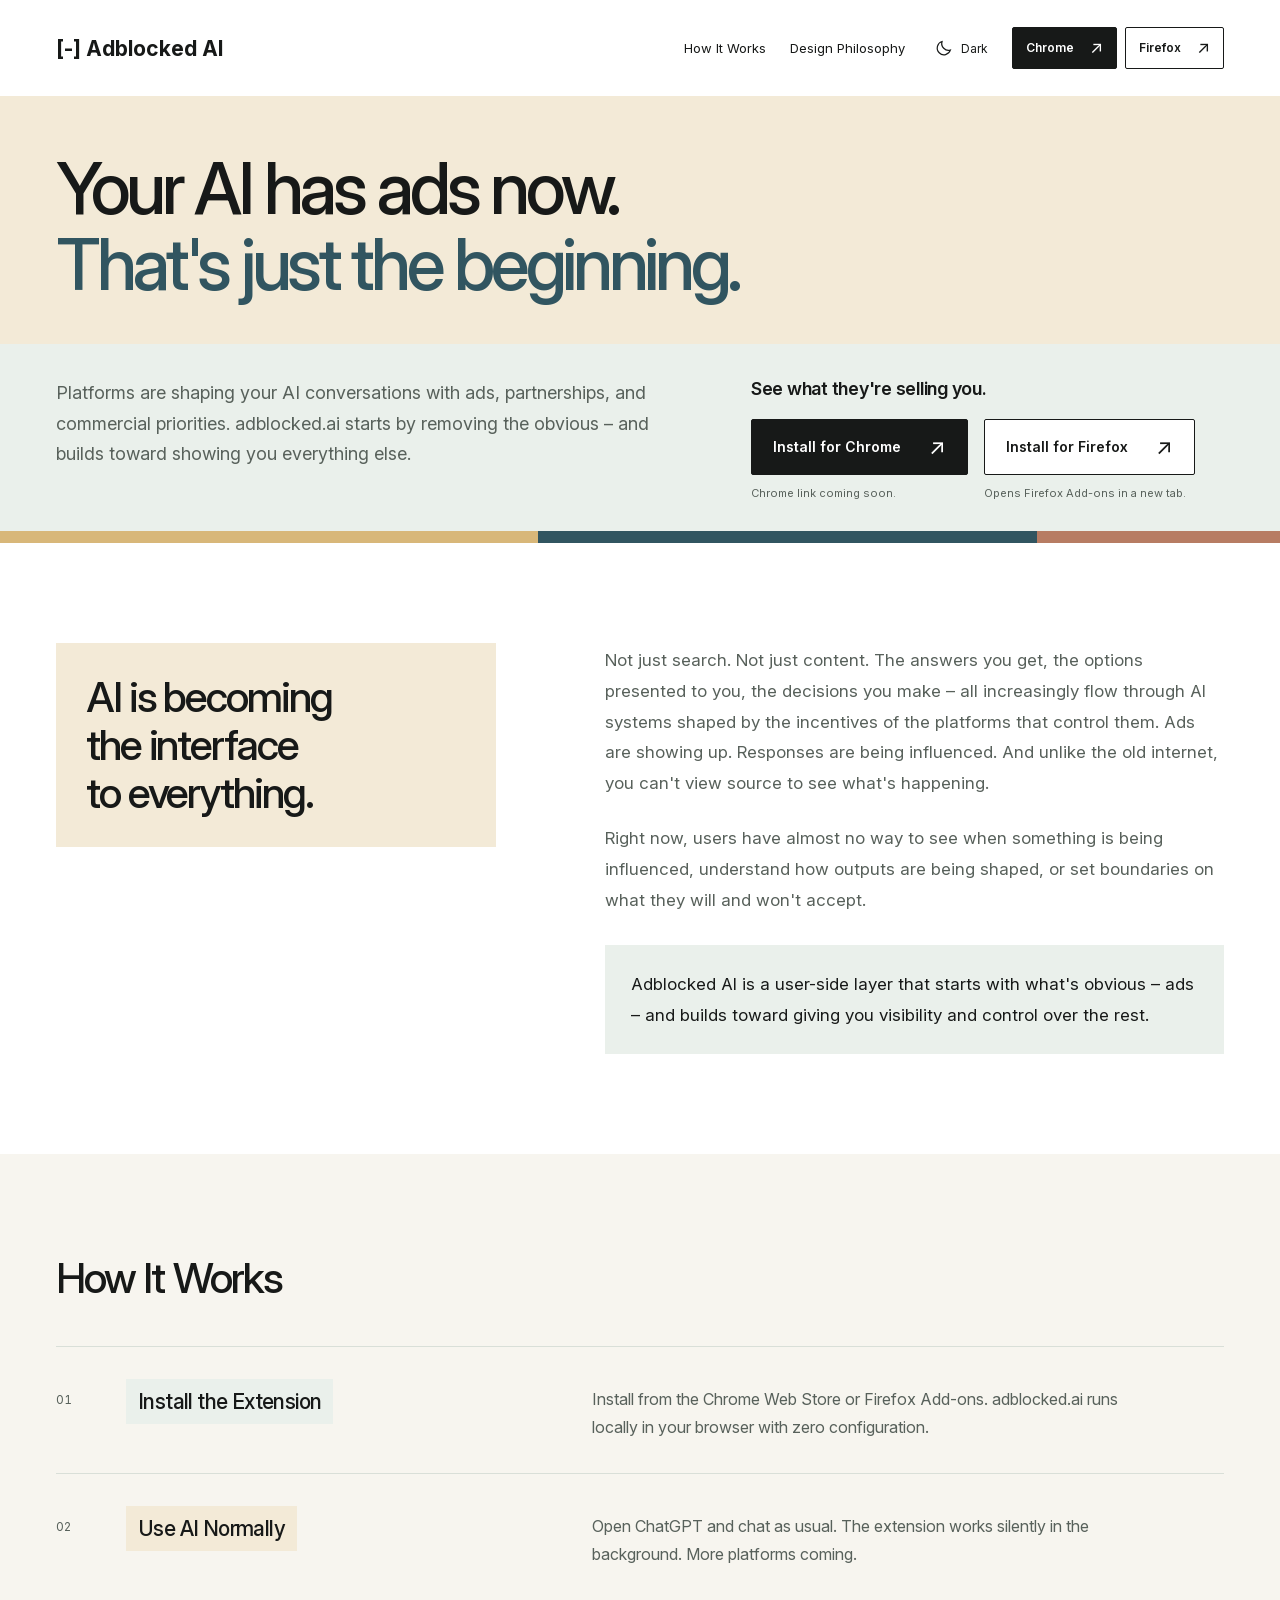
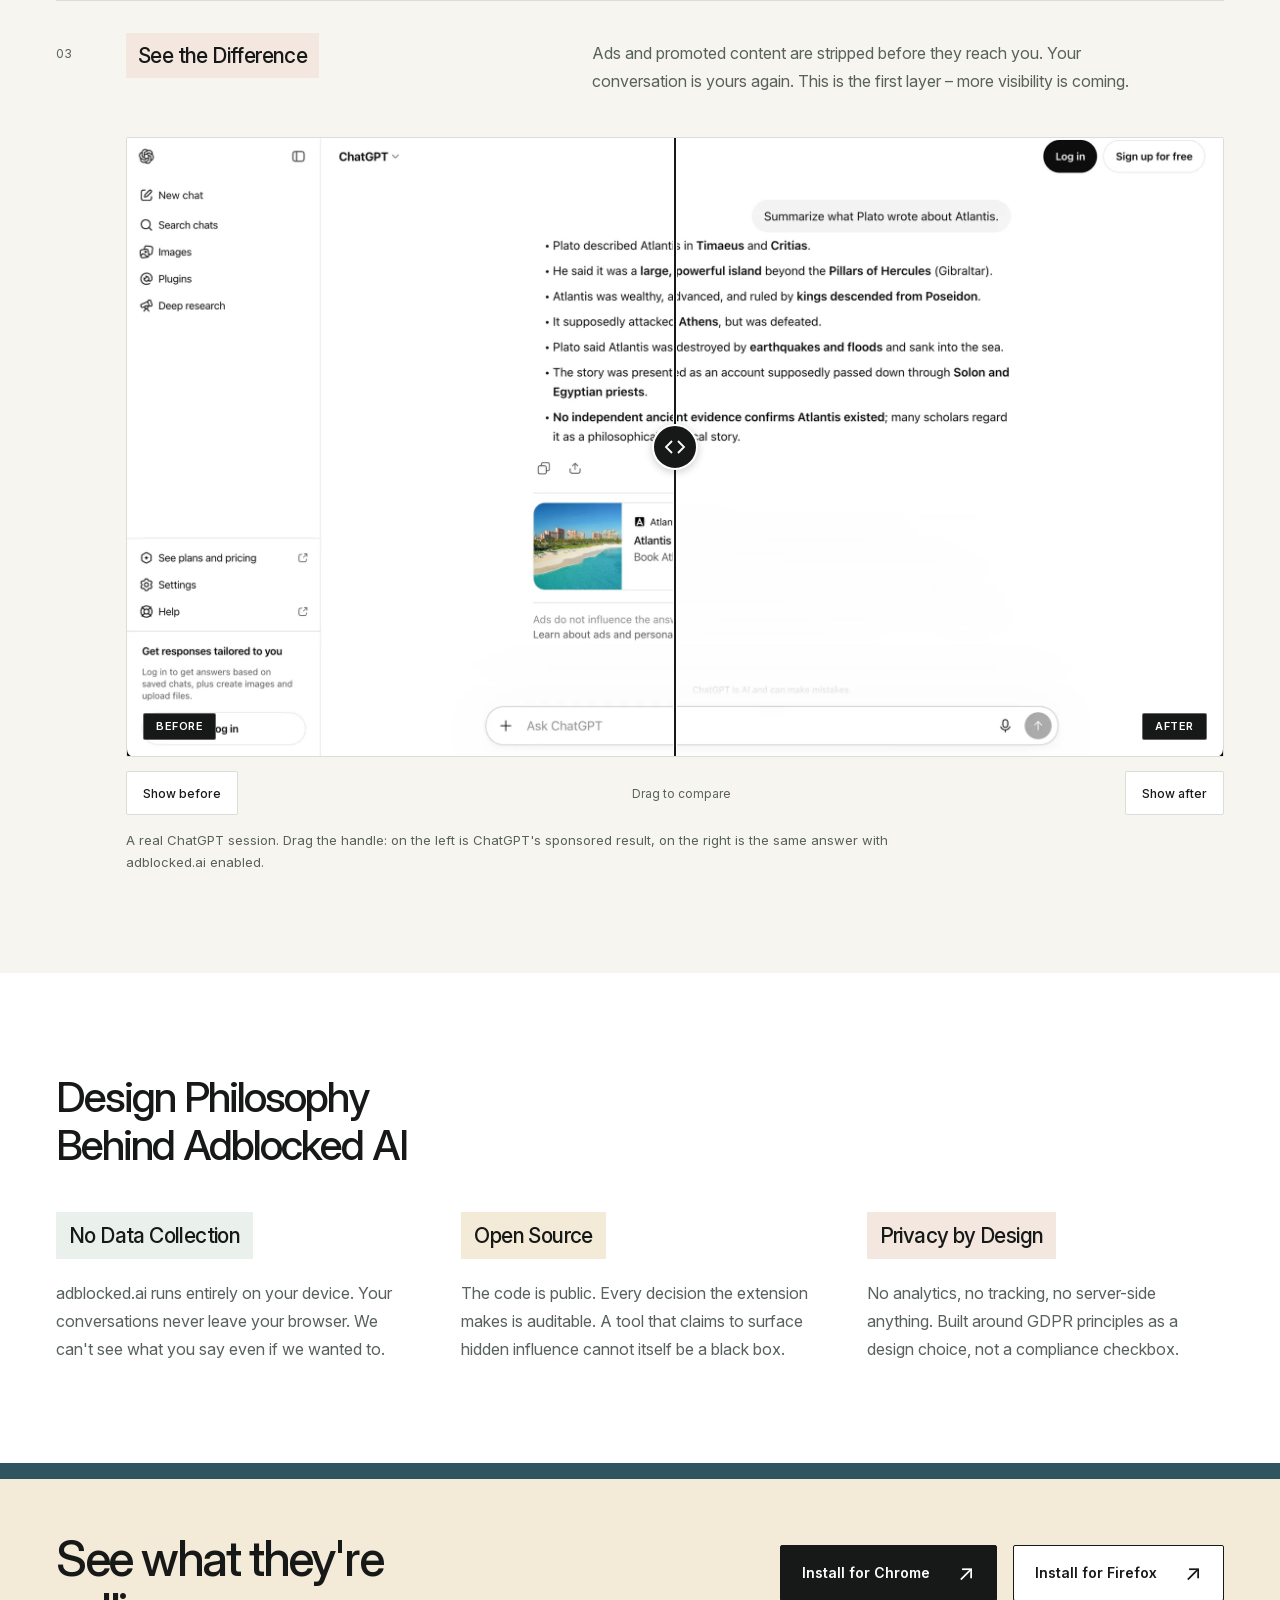
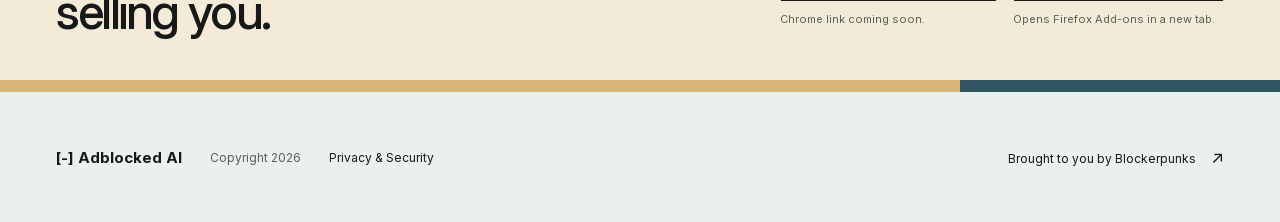
==== commit 5f91af98: "Add Privacy & Security page and footer navigation" ====
--- a/site/index.html
+++ b/site/index.html
@@ -161,9 +161,10 @@
     </section>
   </main>
 
-  <footer class="site-footer wrap">
+  <footer class="site-footer">
     <a class="wordmark footer-wordmark" href="#top" aria-label="Adblocked AI home">[-] Adblocked AI</a>
     <p>Copyright 2026</p>
+    <a class="footer-policy" href="/privacy-security">Privacy &amp; Security</a>
     <a class="credit" href="https://github.com/blockerpunks" target="_blank" rel="noopener noreferrer">Brought to you by Blockerpunks <span aria-hidden="true">↗</span><span class="sr-only"> (opens in a new tab)</span></a>
   </footer>
 </body>
--- a/site/styles.css
+++ b/site/styles.css
@@ -27,20 +27,21 @@
 }
 :root[data-theme="dark"] {
   color-scheme:dark;
-  --bg:#141615;
-  --ink:#f2f3ed;
-  --muted:#b1b8b0;
-  --soft:#1c211e;
-  --line:#3c4740;
-  --inverse:#141615;
+  --bg:#0f1e22;
+  --ink:#eef0e8;
+  --muted:#a8b8b6;
+  --soft:#132830;
+  --line:#2b444b;
+  --inverse:#0f1e22;
   --focus:#9bbaff;
-  --petrol:#315660;
-  --ochre:#b59660;
-  --clay:#9e6b56;
-  --sage-panel:#263832;
-  --ochre-panel:#393224;
-  --clay-panel:#3c2e28;
-  --heading-accent:#b7cfca
+  --petrol:#5a97a6;
+  --ochre:#e2bb6c;
+  --clay:#d98a6c;
+  --sage:#a6cdb9;
+  --sage-panel:#15303a;
+  --ochre-panel:#1b4250;
+  --clay-panel:#15303a;
+  --heading-accent:#e2bb6c
 }
 * {
   box-sizing:border-box
@@ -235,9 +236,13 @@
   margin-top:10px;
   max-width:225px
 }
-/* Color enters from the page edge; the white copy panel cuts into it. */
+/* Broad, overlapping color planes carry the opening and closing content. */
 .hero {
-  padding-top:54px
+  background:var(--ochre-panel)
+}
+.hero-heading {
+  padding-top:54px;
+  padding-bottom:42px
 }
 .hero h1 {
   max-width:1160px;
@@ -253,54 +258,54 @@
 .hero-band {
   position:relative;
   isolation:isolate;
-  margin-top:40px
+  background:var(--sage-panel)
 }
 .hero-bottom {
-  position:relative
+  position:relative;
+  padding-block:34px 42px
 }
 .hero-copy {
-  width:65%;
-  min-height:340px;
-  padding:28px 60px 56px 0;
-  background:var(--bg)
+  display:grid;
+  grid-template-columns:minmax(0,1.3fr) minmax(0,1fr);
+  column-gap:80px;
+  align-items:start
 }
 .hero-description {
+  grid-column:1;
+  grid-row:1 / 4;
   max-width:650px;
   font-size:18px;
   line-height:1.7;
   color:var(--muted)
 }
 .hero-promise {
+  grid-column:2;
   font-size:18px;
   font-weight:600;
-  letter-spacing:-.25px;
-  margin-top:26px
+  letter-spacing:-.25px
+}
+.hero-copy .install-group {
+  grid-column:2;
+  margin-top:20px
 }
 .hero-color-field {
   position:absolute;
-  z-index:-1;
-  right:0;
-  top:25px;
-  bottom:0;
-  width:46%;
+  z-index:0;
+  inset:auto 0 0;
+  height:12px;
   background:var(--ochre);
-  overflow:hidden
+  overflow:hidden;
+  pointer-events:none
 }
 .hero-color-field::before {
   content:'';
   position:absolute;
-  left:23%;
-  top:42px;
-  right:0;
-  bottom:0;
+  inset:0 0 0 42%;
   background:var(--petrol)
 }
 .hero-color-field>span {
   position:absolute;
-  left:63%;
-  top:49%;
-  right:0;
-  bottom:0;
+  inset:0 0 0 81%;
   background:var(--clay)
 }
 /* Small text panels keep the middle sections open and readable. */
@@ -434,6 +439,9 @@
 }
 .comparison-after {
   clip-path:inset(0 0 0 var(--position))
+}
+[data-theme="dark"] .comparison-image {
+  filter:brightness(.86)
 }
 .comparison-divider {
   position:absolute;
@@ -553,19 +561,35 @@
 .principle p {
   max-width:380px
 }
+/* Dark ochre and clay fills turn brown, so dark chips carry the hue in their text. */
+[data-theme="dark"] .step h3,[data-theme="dark"] .principle h3 {
+  background:var(--sage-panel);
+  color:var(--sage)
+}
+[data-theme="dark"] .step:nth-child(2) h3,[data-theme="dark"] .principle:nth-child(2) h3 {
+  background:var(--sage-panel);
+  color:var(--ochre)
+}
+[data-theme="dark"] .step:nth-child(3) h3,[data-theme="dark"] .principle:nth-child(3) h3 {
+  background:var(--sage-panel);
+  color:var(--clay)
+}
 .closing-section {
   position:relative;
   isolation:isolate;
-  background:var(--soft)
+  border-top:16px solid var(--petrol);
+  background:var(--ochre-panel)
 }
 .closing-inner {
   position:relative
 }
 .closing-copy {
   position:relative;
-  width:75%;
-  padding:58px 50px 58px 0;
-  background:var(--soft)
+  display:flex;
+  align-items:center;
+  justify-content:space-between;
+  gap:40px;
+  padding:54px 0
 }
 .closing-copy h2 {
   font-size:clamp(38px,3.8vw,54px);
@@ -573,35 +597,36 @@
   letter-spacing:-.05em;
   line-height:1.08
 }
+.closing-copy .install-group {
+  margin:0
+}
 .closing-color-field {
   position:absolute;
-  z-index:-1;
-  right:0;
-  top:26px;
-  bottom:0;
-  width:36%;
-  background:var(--ochre);
-  overflow:hidden
+  z-index:0;
+  inset:auto 0 0;
+  height:12px;
+  background:var(--clay);
+  overflow:hidden;
+  pointer-events:none
 }
 .closing-color-field::before {
   content:'';
   position:absolute;
-  inset:34px 0 0 26%;
+  inset:0 25% 0 0;
+  background:var(--ochre)
+}
+.closing-color-field>span {
+  position:absolute;
+  inset:0 0 0 75%;
   background:var(--petrol)
-}
-.closing-color-field>span {
-  position:absolute;
-  right:0;
-  top:47%;
-  bottom:13%;
-  width:36%;
-  background:var(--clay)
 }
 .site-footer {
   display:flex;
   gap:28px;
   align-items:center;
-  min-height:130px
+  min-height:130px;
+  padding-inline:max(56px,calc((100% - 1280px)/2));
+  background:var(--sage-panel)
 }
 .footer-wordmark {
   font-size:15px
@@ -619,8 +644,8 @@
   font-size:17px
 }
 @media(min-width:1600px) {
-  .hero {
-    padding-top:74px
+  .hero-heading {
+    padding-top:70px
   }
 }
 @media(max-width:1150px) {
@@ -637,8 +662,8 @@
     margin-left:4px
   }
   .hero-copy {
-    width:69%;
-    padding-right:38px
+    column-gap:40px;
+    grid-template-columns:1.1fr 1fr
   }
   .hero-description {
     font-size:17px
@@ -667,19 +692,27 @@
   .principle h3 {
     font-size:19px
   }
+  .closing-copy {
+    gap:28px
+  }
+  .site-footer {
+    padding-inline:36px
+  }
 }
 @media(max-width:850px) {
   .hero-copy {
-    width:72%
-  }
-  .hero-color-field {
-    width:39%
-  }
-  .hero-color-field::before {
-    left:18%
-  }
-  .hero-color-field>span {
-    left:62%
+    grid-template-columns:1fr;
+    gap:0
+  }
+  .hero-description {
+    grid-row:auto
+  }
+  .hero-promise {
+    grid-column:1;
+    margin-top:24px
+  }
+  .hero-copy .install-group {
+    grid-column:1
   }
   .section-space {
     padding-block:76px
@@ -713,7 +746,10 @@
     max-width:none
   }
   .closing-copy {
-    width:78%
+    display:block
+  }
+  .closing-copy .install-group {
+    margin-top:26px
   }
 }
 @media(max-width:700px) {
@@ -741,9 +777,6 @@
   }
   .theme-label {
     font-size:11px
-  }
-  .hero {
-    padding-top:35px
   }
   .hero h1 {
     font-size:clamp(42px,8.5vw,58px);
@@ -751,35 +784,22 @@
     line-height:1.07;
     text-wrap:initial
   }
-  .hero-band {
-    margin-top:22px;
-    padding-bottom:126px
-  }
-  .hero-copy {
-    width:100%;
-    min-height:0;
-    padding:0 0 35px
+  .hero-heading {
+    padding-top:32px;
+    padding-bottom:32px
+  }
+  .hero-bottom {
+    padding-block:28px 38px
   }
   .hero-description {
     font-size:16px;
     line-height:1.75
   }
   .hero-promise {
-    font-size:16px;
-    margin-top:24px
+    font-size:16px
   }
   .hero-color-field {
-    width:100%;
-    top:auto;
-    height:126px
-  }
-  .hero-color-field::before {
-    top:22px;
-    left:38%
-  }
-  .hero-color-field>span {
-    top:49%;
-    left:78%
+    height:10px
   }
   .install-group {
     gap:14px 10px;
@@ -895,33 +915,22 @@
     font-size:15px
   }
   .closing-section {
-    padding-bottom:92px
+    border-top-width:10px
   }
   .closing-copy {
-    width:100%;
-    padding:46px 0 38px
+    padding:38px 0 44px
   }
   .closing-copy h2 {
     font-size:43px
   }
   .closing-color-field {
-    width:100%;
-    top:auto;
-    height:92px
-  }
-  .closing-color-field::before {
-    top:20px;
-    left:55%
-  }
-  .closing-color-field>span {
-    top:45%;
-    bottom:0;
-    width:17%
+    height:10px
   }
   .site-footer {
     flex-wrap:wrap;
     gap:20px;
     padding-block:30px;
+    padding-inline:20px;
     min-height:0
   }
   .footer-wordmark {
@@ -965,193 +974,11 @@
     transition:none!important
   }
 }
-/* Broad, overlapping color planes carry the opening and closing content. */
-.hero {
-  padding-top:0;
-  background:var(--ochre-panel)
-}
-.hero-heading {
-  padding-top:54px;
-  padding-bottom:42px
-}
-.hero-band {
-  margin-top:0;
-  background:var(--sage-panel);
-  padding:0;
-  isolation:isolate
-}
-.hero-bottom {
-  padding-block:34px 42px
-}
-.hero-copy {
-  width:100%;
-  min-height:0;
-  padding:0;
-  background:transparent;
-  display:grid;
-  grid-template-columns:minmax(0,1.3fr) minmax(0,1fr);
-  column-gap:80px;
-  align-items:start
-}
-.hero-description {
-  grid-column:1;
-  grid-row:1 / 4;
-  max-width:650px
-}
-.hero-promise {
-  grid-column:2;
-  margin-top:0
-}
-.hero-copy .install-group {
-  grid-column:2;
-  margin-top:20px
-}
-.hero-color-field {
-  inset:auto 0 0;
-  width:100%;
-  height:12px;
-  background:var(--ochre);
-  z-index:0;
-  pointer-events:none
-}
-.hero-color-field::before {
-  inset:0 0 0 42%;
-  background:var(--petrol)
-}
-.hero-color-field>span {
-  inset:0 0 0 81%;
-  background:var(--clay)
-}
-.closing-section {
-  background:var(--ochre-panel);
-  padding:0;
-  border-top:16px solid var(--petrol)
-}
-.closing-copy {
-  width:100%;
-  padding:54px 0;
-  display:flex;
-  align-items:center;
-  justify-content:space-between;
-  gap:40px;
-  background:transparent
-}
-.closing-copy .install-group {
-  margin:0
-}
-.closing-color-field {
-  inset:auto 0 0;
-  width:100%;
-  height:12px;
-  background:var(--clay);
-  z-index:0;
-  pointer-events:none
-}
-.closing-color-field::before {
-  inset:0 25% 0 0;
-  background:var(--ochre)
-}
-.closing-color-field>span {
-  inset:0 0 0 75%;
-  width:auto;
-  background:var(--petrol)
-}
-.site-footer {
-  width:100%;
-  max-width:none;
-  padding-inline:max(56px,calc((100% - 1280px)/2));
-  background:var(--sage-panel)
-}
-@media(min-width:1600px) {
-  .hero {
-    padding-top:0
-  }
-  .hero-heading {
-    padding-top:70px
-  }
-}
-@media(max-width:1150px) {
-  .hero-copy {
-    column-gap:40px;
-    grid-template-columns:1.1fr 1fr
-  }
-  .site-footer {
-    padding-inline:36px
-  }
-  .closing-copy {
-    gap:28px
-  }
-}
-@media(max-width:850px) {
-  .hero-copy {
-    grid-template-columns:1fr;
-    gap:0
-  }
-  .hero-description {
-    grid-column:1;
-    grid-row:auto
-  }
-  .hero-promise {
-    grid-column:1;
-    margin-top:24px
-  }
-  .hero-copy .install-group {
-    grid-column:1
-  }
-  .closing-copy {
-    display:block
-  }
-  .closing-copy .install-group {
-    margin-top:26px
-  }
-}
-@media(max-width:700px) {
-  .hero-heading {
-    padding-top:32px;
-    padding-bottom:32px
-  }
-  .hero-band {
-    padding:0
-  }
-  .hero-bottom {
-    padding-block:28px 38px
-  }
-  .hero-copy {
-    width:100%;
-    padding:0
-  }
-  .hero-color-field {
-    height:10px;
-    inset:auto 0 0;
-    width:100%
-  }
-  .hero-color-field::before {
-    inset:0 0 0 42%
-  }
-  .hero-color-field>span {
-    inset:0 0 0 81%
-  }
-  .closing-section {
-    padding:0;
-    border-top-width:10px
-  }
-  .closing-copy {
-    padding:38px 0 44px;
-    width:100%
-  }
-  .closing-color-field {
-    height:10px;
-    inset:auto 0 0;
-    width:100%
-  }
-  .closing-color-field::before {
-    inset:0 25% 0 0
-  }
-  .closing-color-field>span {
-    inset:0 0 0 75%;
-    width:auto
-  }
-  .site-footer {
-    padding-inline:20px
-  }
-}
+
+/* Shared footer navigation. */
+.site-footer { flex-wrap:wrap; padding-block:30px; }
+.footer-policy { font-size:12px; padding-block:10px; }
+.footer-policy:hover,.footer-policy[aria-current="page"] {
+  text-decoration:underline;
+  text-underline-offset:5px;
+}
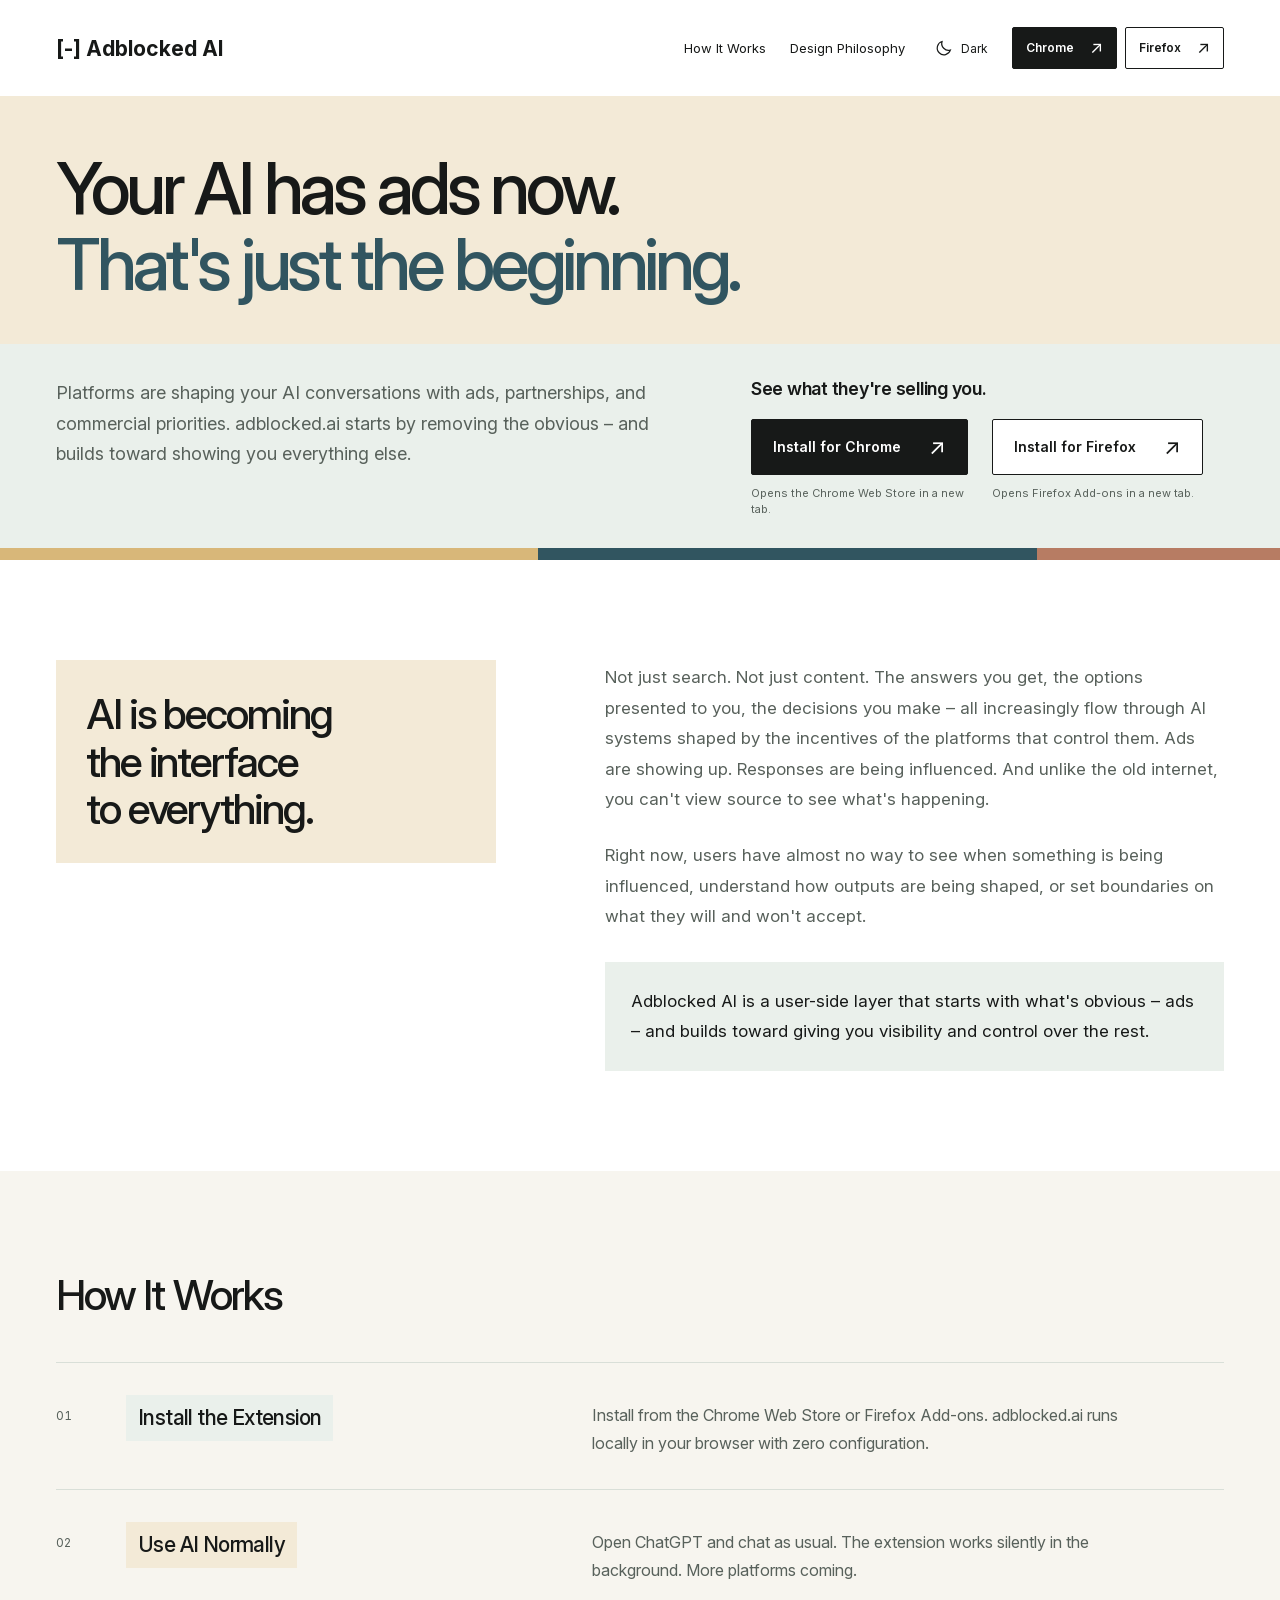
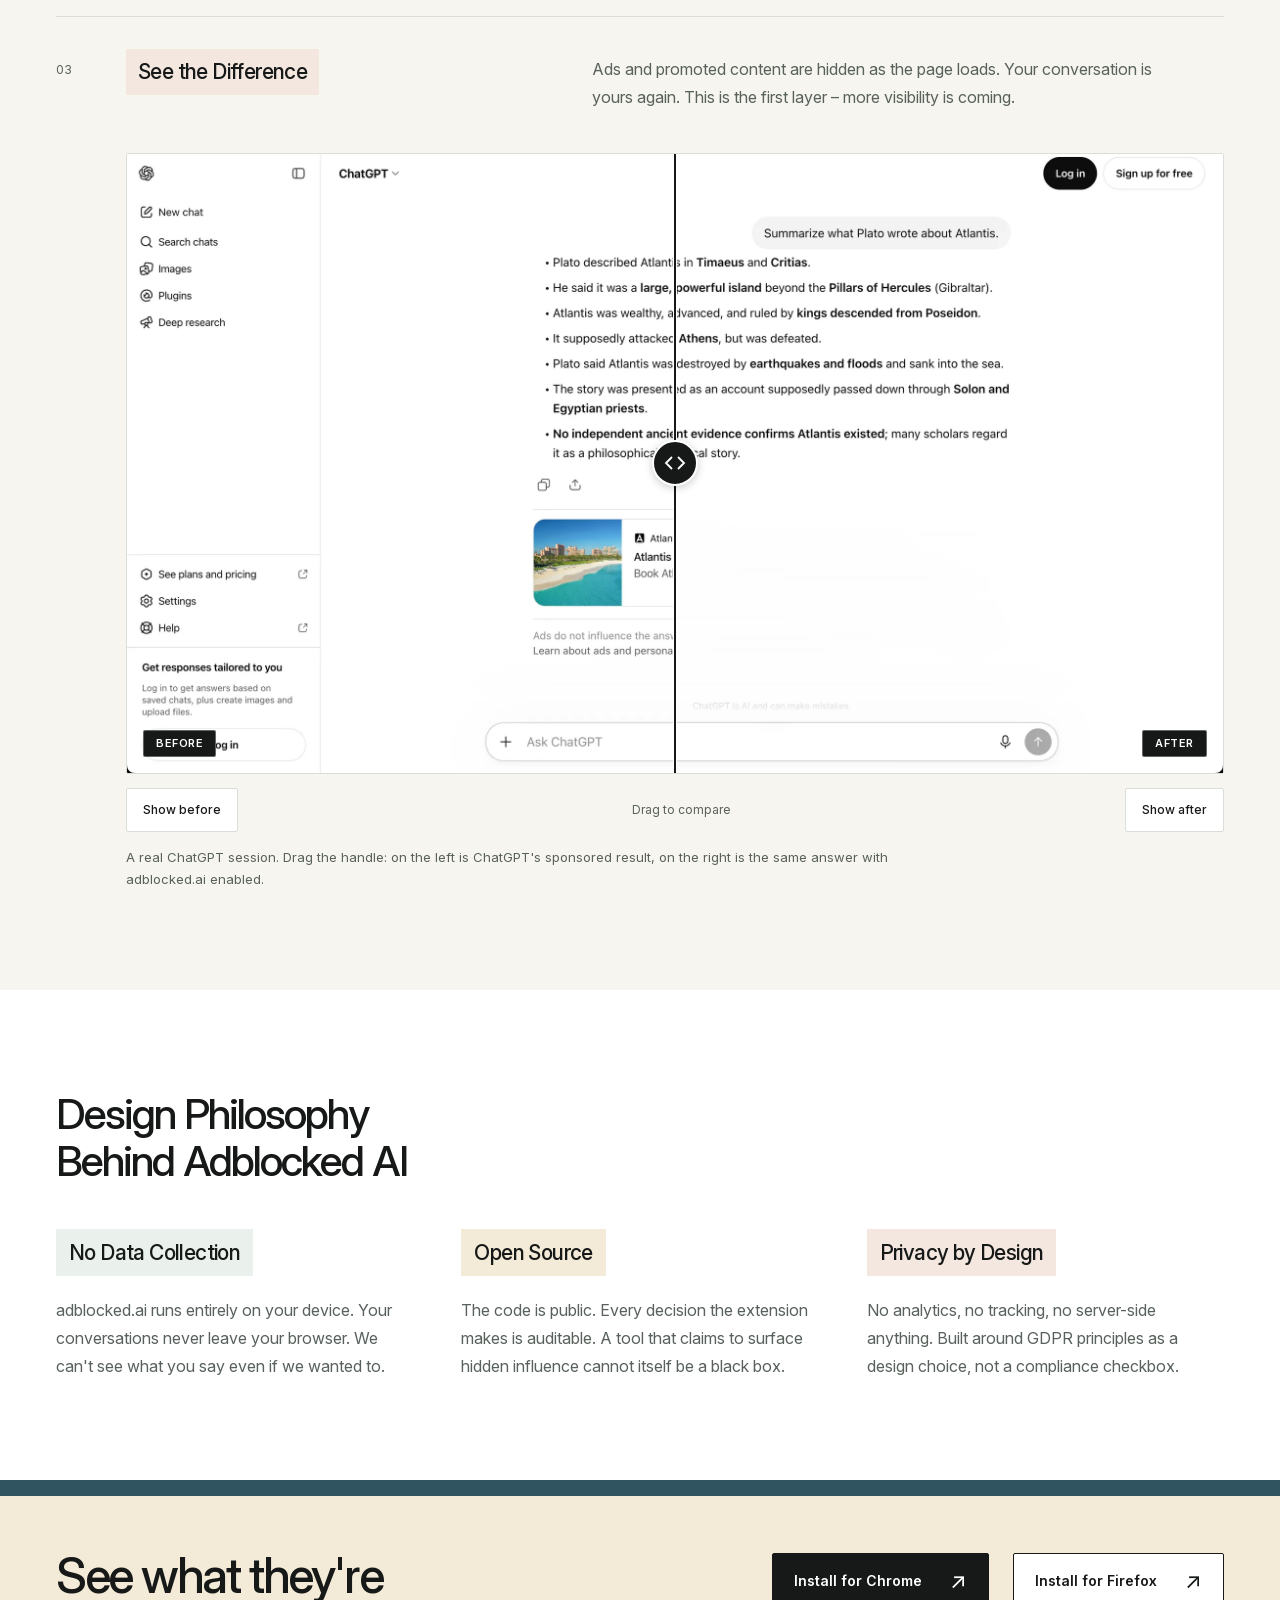
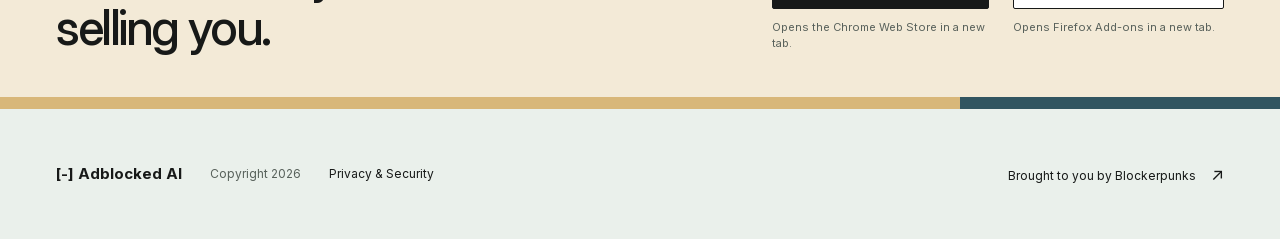
==== commit 641c00c7: "fix: say ads are hidden, not stripped" ====
--- a/site/index.html
+++ b/site/index.html
@@ -96,7 +96,7 @@
         <li class="step">
           <span class="step-number" aria-hidden="true">03</span>
           <h3 id="difference-title">See the Difference</h3>
-          <p>Ads and promoted content are stripped before they reach you. Your conversation is yours again. This is the first layer – more visibility is coming.</p>
+          <p>Ads and promoted content are hidden as the page loads. Your conversation is yours again. This is the first layer – more visibility is coming.</p>
           <figure class="comparison" aria-labelledby="difference-title" aria-describedby="comparison-caption" data-comparison>
             <div class="comparison-stage" style="--position: 50%">
               <img class="comparison-image" src="assets/chatgpt-before.webp" width="2240" height="1266" loading="lazy" decoding="async" draggable="false" alt="ChatGPT answering a question about Atlantis. A sponsored 'Atlantis Bahamas' ad card sits below the response, followed by a disclaimer reading 'Ads do not influence the answers you get from ChatGPT.'">
